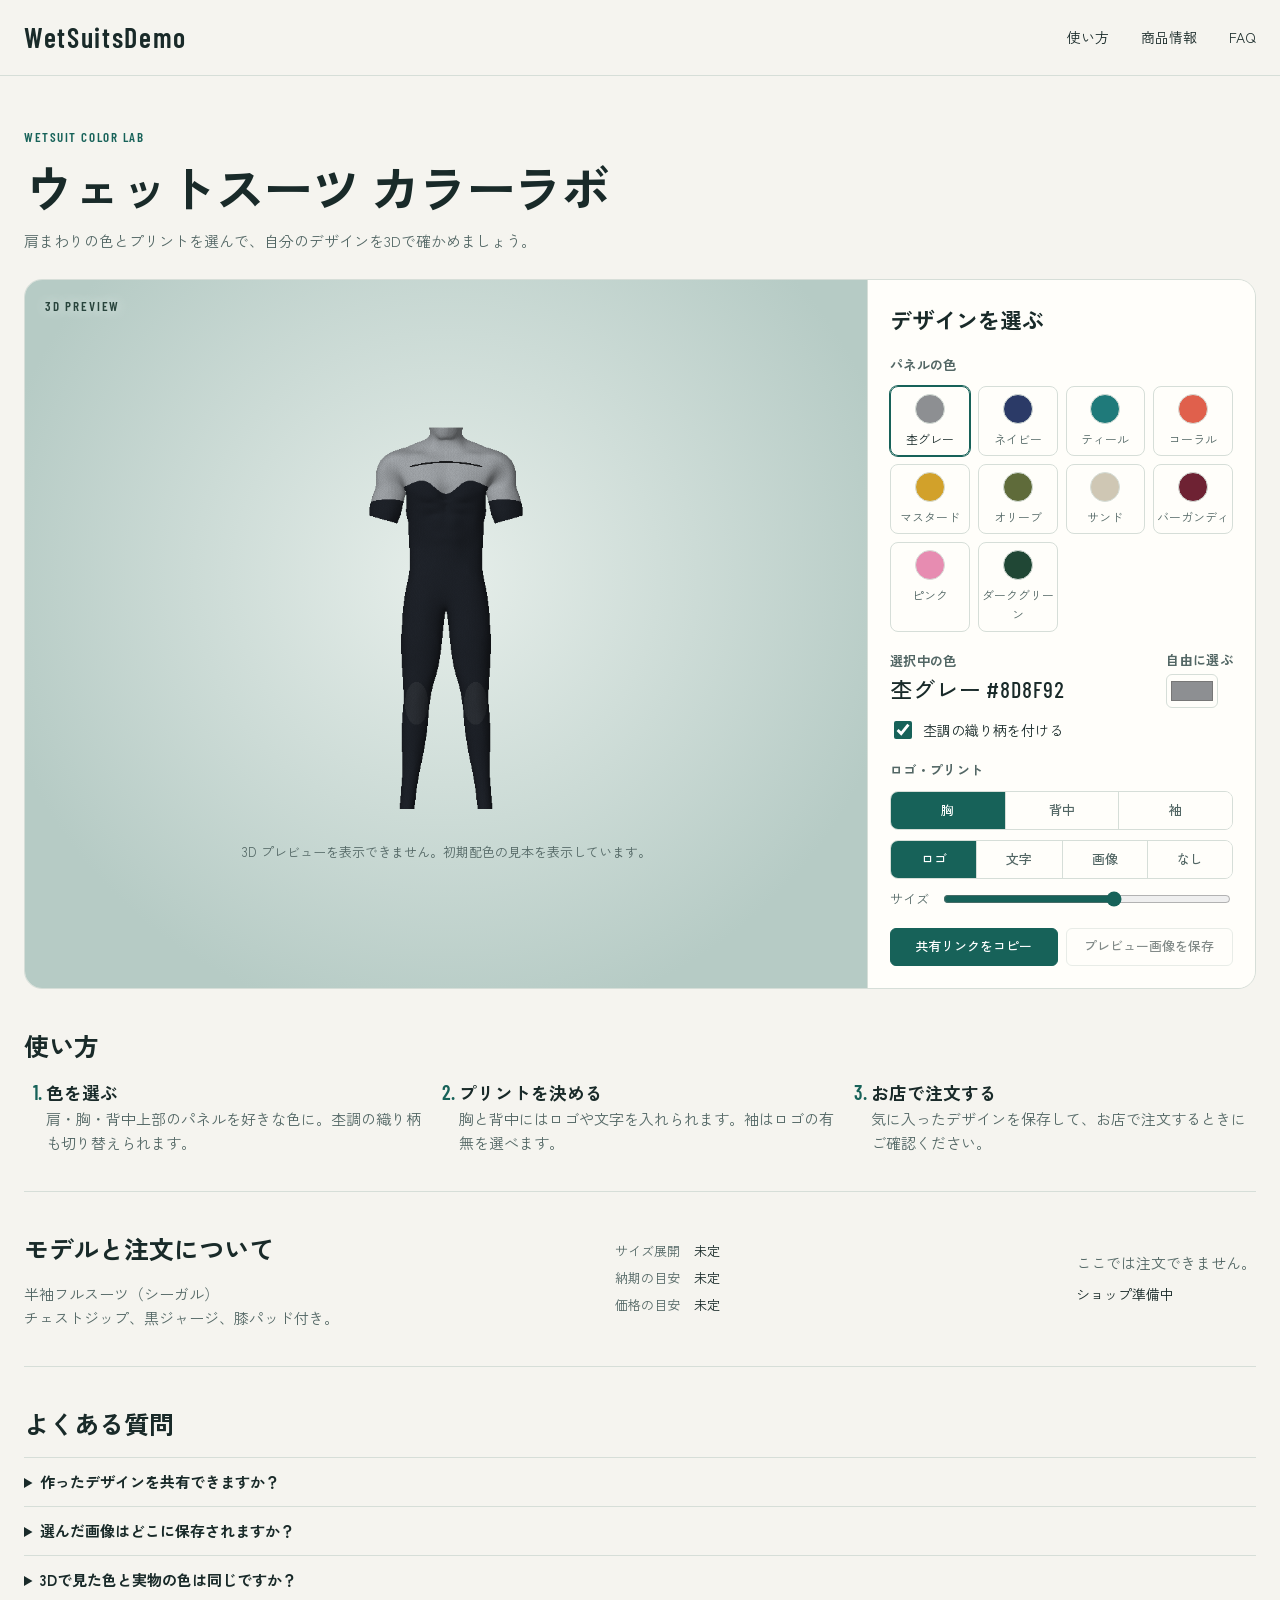
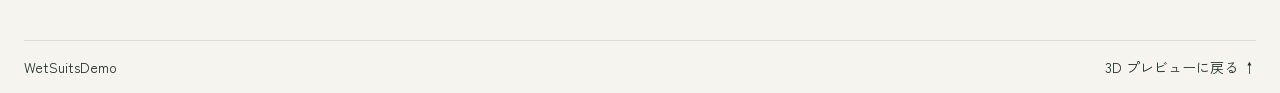
==== index.html @ a7111f29 "Publish WetSuitsDemo build" ====
<!doctype html>
<html lang="ja">
<head>
<meta charset="utf-8">
<meta name="viewport" content="width=device-width,initial-scale=1">
<title>ウェットスーツ カラーラボ</title><link rel="stylesheet" href="https://fonts.googleapis.com/css2?family=Barlow+Condensed:wght@500;600&family=Zen+Kaku+Gothic+New:wght@400;500;700&display=swap">  <script type="module" crossorigin src="./assets/index-DchNmS6B.js"></script>
  <link rel="stylesheet" crossorigin href="./assets/index-DmqQAJYo.css">
</head><body>
<header class="site-header">
  <a href="./" class="wordmark" aria-label="WetSuitsDemo ホーム">WetSuitsDemo</a>
  <nav aria-label="ページ内メニュー"><a href="#guide">使い方</a><a href="#details">商品情報</a><a href="#faq">FAQ</a></nav>
</header>
<main class="page">
  <div class="intro">
    <p class="eyebrow">WETSUIT COLOR LAB</p>
    <h1>ウェットスーツ カラーラボ</h1>
    <p>肩まわりの色とプリントを選んで、自分のデザインを3Dで確かめましょう。</p>
  </div>
  <section class="app" id="studio" aria-label="3D カスタマイズ">
  <div class="stage" id="stage">
    <span class="stage-label">3D PREVIEW</span>
    <canvas id="cv" tabindex="0" aria-label="ウェットスーツの3Dモデル。左右の矢印キーで回転、プラスとマイナスで拡大・縮小できます"></canvas>
    <div class="hint">ドラッグで回転・ホイールやピンチで位置を指定して拡大</div>
    <div class="views">
      <button class="btn" id="vFront" type="button">正面</button>
      <button class="btn" id="vBack" type="button">背面</button>
      <button class="btn" id="vSpin" type="button" aria-pressed="true">自動回転</button>
    </div>
    <div class="err" id="err" hidden><img id="fallbackImage" alt="杢グレーの半袖ウェットスーツの正面見本"><p>3D プレビューを表示できません。初期配色の見本を表示しています。</p></div>
  </div>

  <aside class="rail">
    <div class="head">

      <h2>デザインを選ぶ</h2>
    </div>

    <div class="group">
      <p class="label">パネルの色</p>
      <div class="swatches" id="swatches"  aria-label="パネルの色"></div>
    </div>

    <div class="group">
      <div class="row">
        <div>
          <p class="label">選択中の色</p>
          <div class="readout"><span id="cName">杢グレー</span> <span id="cHex">#8D8F92</span></div>
        </div>
        <label class="label" for="custom" style="display:flex;flex-direction:column;gap:4px">自由に選ぶ
          <input type="color" id="custom" value="#8d8f92">
        </label>
      </div>
      <label class="check" for="heather"><input type="checkbox" id="heather" checked> 杢調の織り柄を付ける</label>
    </div>

    <div class="group">
      <p class="label" id="printLbl">ロゴ・プリント</p>
      <div class="seg" id="slotSeg"  aria-label="プリントの位置">
        <button type="button" class="segbtn"  data-slot="chest" aria-pressed="true">胸</button>
        <button type="button" class="segbtn"  data-slot="back" aria-pressed="false">背中</button>
        <button type="button" class="segbtn"  data-slot="sleeve" aria-pressed="false">袖</button>
      </div>
      <div class="seg print-modes" id="modeSeg"  aria-label="プリントの種類">
        <button type="button" class="segbtn"  data-mode="logo" aria-pressed="true">ロゴ</button>
        <button type="button" class="segbtn"  data-mode="text" aria-pressed="false">文字</button>
        <button type="button" class="segbtn"  data-mode="upload" aria-pressed="false">画像</button>
        <button type="button" class="segbtn"  data-mode="none" aria-pressed="false">なし</button>
      </div>
      <input type="text" id="chestText" class="text" maxlength="16" value="" autocomplete="off" aria-label="プリントする文字" hidden>
      <div id="uploadRow" class="uprow" hidden>
        <label for="logoFile">プリント画像</label>
        <input type="file" id="logoFile" accept="image/png,image/jpeg">
        <span class="hint2" id="fileName">背景が透明なPNGがきれいに乗ります</span>
      </div>
      <label class="sizerow" for="printSize"><span>サイズ</span><input type="range" id="printSize" min="0.6" max="1.6" step="0.05" value="1"></label>
    </div>




  <div class="group actions">
      <button class="btn primary" type="button" id="share">共有リンクをコピー</button>
      <button class="btn" type="button" id="snapshot" disabled>プレビュー画像を保存</button>
      <input class="text" type="url" id="shareLink" readonly aria-label="共有リンク" hidden>
      <p id="actionStatus" role="status"></p>
    </div>
  </aside>
</section>


  <section class="info" id="guide">
    <h2>使い方</h2>
    <ol class="steps">
      <li><h3>色を選ぶ</h3><p>肩・胸・背中上部のパネルを好きな色に。杢調の織り柄も切り替えられます。</p></li>
      <li><h3>プリントを決める</h3><p>胸と背中にはロゴや文字を入れられます。袖はロゴの有無を選べます。</p></li>
      <li><h3>お店で注文する</h3><p>気に入ったデザインを保存して、お店で注文するときにご確認ください。</p></li>
    </ol>
  </section>
  <section class="info product" id="details">
    <div><h2>モデルと注文について</h2><p>半袖フルスーツ（シーガル）<br>チェストジップ、黒ジャージ、膝パッド付き。</p></div>
    <dl><dt>サイズ展開</dt><dd id="productSizes">未定</dd><dt>納期の目安</dt><dd id="productLeadTime">未定</dd><dt>価格の目安</dt><dd id="productPrice">未定</dd></dl>
    <div class="shop"><p>ここでは注文できません。</p><a class="btn primary" id="shopLink" hidden>ショップを見る</a><span id="shopStatus">ショップ準備中</span></div>
  </section>
  <section class="info" id="faq">
    <h2>よくある質問</h2>
    <details><summary>作ったデザインを共有できますか？</summary><p>「共有リンクをコピー」で、色とプリント設定を共有できます。選んだ画像を含めて見せたいときは「プレビュー画像を保存」を使ってください。</p></details>
    <details><summary>選んだ画像はどこに保存されますか？</summary><p>PNG と JPEG はブラウザ内で表示します。共有リンクを開き直したときは、画像をもう一度選んでください。</p></details>
    <details><summary>3Dで見た色と実物の色は同じですか？</summary><p>見え方は画面や照明によって変わります。プレビューは配色の組み合わせの確認にお使いください。</p></details>
  </section>
</main>
<footer class="site-footer">WetSuitsDemo <a href="#studio">3D プレビューに戻る ↑</a></footer>
</body></html>
---- assets/index-DmqQAJYo.css ----
body{margin:0}:root{--bg:#eef2f3;--panel:#f9fbfb;--fg:#172126;--muted:#5b6a72;--line:#d3dcdf;--accent:#0f6e80;--accent-fg:#ffffff;--stage-a:#f4f7f8;--stage-b:#c9d4d8;--font-body:"Zen Kaku Gothic New","Hiragino Kaku Gothic ProN","Yu Gothic",Meiryo,sans-serif;--font-label:"Barlow Condensed","Zen Kaku Gothic New","Arial Narrow",sans-serif}*{box-sizing:border-box}html,body{height:100%}body{background:var(--bg);color:var(--fg);font-family:var(--font-body);font-size:15px;line-height:1.6}.app{display:grid;grid-template-columns:minmax(0,1fr) 340px;height:100%;min-height:520px}.stage{position:relative;min-width:0;background:radial-gradient(ellipse at 50% 42%,var(--stage-a),var(--stage-b) 78%);overflow:hidden}.stage canvas{display:block;width:100%;height:100%;touch-action:none;cursor:grab}.stage canvas:active{cursor:grabbing}.hint{position:absolute;left:max(16px,env(safe-area-inset-left,0px));bottom:14px;font-size:12px;color:var(--muted);pointer-events:none}.views{position:absolute;right:max(16px,env(safe-area-inset-right,0px));bottom:12px;display:flex;gap:6px}.btn{font:inherit;font-size:13px;font-weight:500;color:var(--fg);background:var(--panel);border:1px solid var(--line);border-radius:6px;padding:6px 12px;cursor:pointer}.btn:hover{border-color:var(--accent)}.btn[aria-pressed=true]{background:var(--accent);color:var(--accent-fg);border-color:var(--accent)}:focus-visible{outline:2px solid var(--accent);outline-offset:2px}.rail{background:var(--panel);border-left:1px solid var(--line);padding-block:24px;padding-left:max(20px,env(safe-area-inset-left,0px));padding-right:max(20px,env(safe-area-inset-right,0px));display:flex;flex-direction:column;gap:22px;overflow-y:auto;min-width:0}h1{font-size:20px;font-weight:700;margin:0;line-height:1.3;text-wrap:balance}.eyebrow,.label{font-family:var(--font-label);font-weight:600;font-size:13px;letter-spacing:.12em;text-transform:uppercase;color:var(--muted);margin:0}.head{display:flex;flex-direction:column;gap:4px}.group{display:flex;flex-direction:column;gap:10px}.swatches{display:grid;grid-template-columns:repeat(4,1fr);gap:8px}.sw{appearance:none;border:1px solid var(--line);background:transparent;border-radius:8px;padding:6px 4px 5px;cursor:pointer;display:flex;flex-direction:column;align-items:center;gap:5px;font:inherit;font-size:11px;color:var(--muted);min-width:0}.sw i{display:block;width:34px;height:34px;border-radius:50%;border:1px solid var(--line)}.sw[aria-checked=true]{border-color:var(--accent);color:var(--fg);box-shadow:0 0 0 1px var(--accent)}.row{display:flex;align-items:center;justify-content:space-between;gap:12px;flex-wrap:wrap}.readout{font-family:var(--font-label);font-size:22px;font-weight:500;letter-spacing:.04em;font-variant-numeric:tabular-nums}.text{font:inherit;font-size:15px;color:var(--fg);background:var(--bg);border:1px solid var(--line);border-radius:6px;padding:8px 10px;width:100%}.seg{display:grid;grid-template-columns:repeat(3,1fr);border:1px solid var(--line);border-radius:8px;overflow:hidden}.print-modes{grid-template-columns:none;grid-auto-flow:column;grid-auto-columns:1fr}.segbtn[aria-selected=true]{background:var(--fg);color:var(--bg)}.segbtn{font:inherit;font-size:13px;font-weight:500;color:var(--muted);background:var(--panel);border:0;border-left:1px solid var(--line);padding:8px 4px;cursor:pointer;min-width:0}.segbtn:first-child{border-left:0}.segbtn[aria-checked=true]{background:var(--accent);color:var(--accent-fg)}.uprow{display:flex;align-items:center;gap:10px;flex-wrap:wrap}.uprow .btn{display:inline-block}.hint2{font-size:12px;color:var(--muted);min-width:0;overflow-wrap:anywhere}.vh{position:absolute;width:1px;height:1px;opacity:0;pointer-events:none}.sizerow{display:flex;align-items:center;gap:12px;font-size:13px;color:var(--muted)}.sizerow input{flex:1;accent-color:var(--accent)}input[type=color]{width:52px;height:34px;padding:2px;border:1px solid var(--line);border-radius:6px;background:var(--panel);cursor:pointer}.check{display:flex;align-items:center;gap:8px;font-size:14px;cursor:pointer}.check input{width:18px;height:18px;accent-color:var(--accent)}dl{margin:0;display:grid;grid-template-columns:auto 1fr;gap:6px 14px;font-size:13px}dt{color:var(--muted)}dd{margin:0}.note{font-size:12px;color:var(--muted);border-top:1px solid var(--line);padding-top:14px;margin:0}[hidden]{display:none!important}.err{position:absolute;inset:0;display:grid;place-items:center;padding:24px;text-align:center;color:var(--muted)}@media(max-width:760px){.app{grid-template-columns:1fr;height:auto}.stage{height:62vh;min-height:360px}.rail{border-left:0;border-top:1px solid var(--line);overflow:visible}}.sw[aria-pressed=true]{border-color:var(--accent);color:var(--fg);box-shadow:0 0 0 1px var(--accent)}.segbtn[aria-pressed=true]{background:var(--accent);color:var(--accent-fg)}:root{--bg: #f5f4ef;--panel: #fffefa;--fg: #192a29;--muted: #536765;--line: #d6ded8;--accent: #176259;--stage-a: #e6eeea;--stage-b: #b6cbc5}@media(prefers-color-scheme:dark){:root{--bg: #121b1a;--panel: #1b2826;--fg: #eaf1ec;--muted: #b2c6be;--line: #384b46;--accent: #8cdbcd;--accent-fg: #0c2822;--stage-a: #405650;--stage-b: #243531;color-scheme:dark}}html,body{height:auto}a{color:inherit}.site-header,.site-footer{display:flex;align-items:center;justify-content:space-between;gap:12px;padding:15px max(24px,calc((100% - 1240px)/2));border-bottom:1px solid var(--line)}.site-header nav{display:flex;gap:clamp(12px,2.5vw,32px)}.site-header a,.site-footer a{text-decoration:none}.site-header nav a:hover,.site-footer a:hover{text-decoration:underline}.wordmark{font-family:var(--font-label);font-size:28px;font-weight:600;letter-spacing:.06em}.site-header nav,.site-footer{font-size:14px}.page{max-width:1288px;padding:0 24px;margin:0 auto}.intro{padding:clamp(24px,4vw,52px) 0 26px}.intro h1{margin:6px 0 10px;font-size:clamp(28px,4vw,50px);letter-spacing:-.045em}.intro p{margin:0;color:var(--muted)}.intro .eyebrow,.stage-label{color:var(--accent)}.app{grid-template-columns:minmax(0,1fr) minmax(320px,388px);height:auto;min-height:0;border:1px solid var(--line);border-radius:18px;overflow:clip}.stage{min-height:620px}.stage-label{position:absolute;left:20px;top:18px;color:#28443c;font:600 13px var(--font-label);letter-spacing:.14em;pointer-events:none}.rail{padding:22px;gap:18px;overflow:visible}.rail h2{margin:0;font-size:22px}.rail .label{letter-spacing:.025em}.sw{padding:7px 2px}.sw{font-size:12px}.sw i{width:30px;height:30px}.views{bottom:36px;left:14px;right:auto;flex-wrap:wrap}.hint{bottom:12px;color:#28443c}.stage-label,.hint{text-shadow:0 0 12px var(--stage-a)}.stage canvas:focus-visible{outline-offset:-4px}@media(prefers-color-scheme:dark){.stage-label,.hint{color:#d5e9e0}}.btn{min-height:38px}.btn:disabled{opacity:.54;cursor:default}.primary{background:var(--accent);border-color:var(--accent);color:var(--accent-fg);text-decoration:none}.actions{display:grid;grid-template-columns:repeat(2,minmax(0,1fr));gap:8px}.actions>:not(button){grid-column:1 / -1}#actionStatus{font-size:12px;margin:0}#actionStatus:empty{display:none}.uprow input{max-width:100%}.err{display:flex;flex-direction:column;justify-content:center;align-items:center;gap:8px}.err img{max-height:min(430px,75%);width:auto;max-width:90%;object-fit:contain}.err p{margin:0;font-size:13px}.unavailable .views,.unavailable .hint{display:none}.info{padding:36px 0;border-bottom:1px solid var(--line)}.info h2{margin:0 0 14px;font-size:25px}.info h3,.info p{margin:0}.info p{color:var(--muted)}.steps{display:grid;grid-template-columns:repeat(3,1fr);gap:28px;margin:0;padding-left:22px}.steps li::marker{font:600 20px var(--font-label);color:var(--accent)}.product{display:grid;grid-template-columns:1.3fr 1fr auto;align-items:center;gap:24px}.shop{display:grid;gap:8px}.shop span,.shop a{font-size:14px}details{padding:12px 0;border-top:1px solid var(--line)}details summary{cursor:pointer;font-weight:700}details p{padding-top:8px}.site-footer{border-bottom:0}@media(max-width:760px){.site-header,.site-footer{padding-inline:16px}.page{padding-inline:12px}.intro{padding-inline:4px}.app{grid-template-columns:1fr}.stage{height:57svh;min-height:340px;max-height:560px}.rail{padding:16px}.steps,.product{grid-template-columns:1fr;gap:16px}.info{padding:28px 4px}}
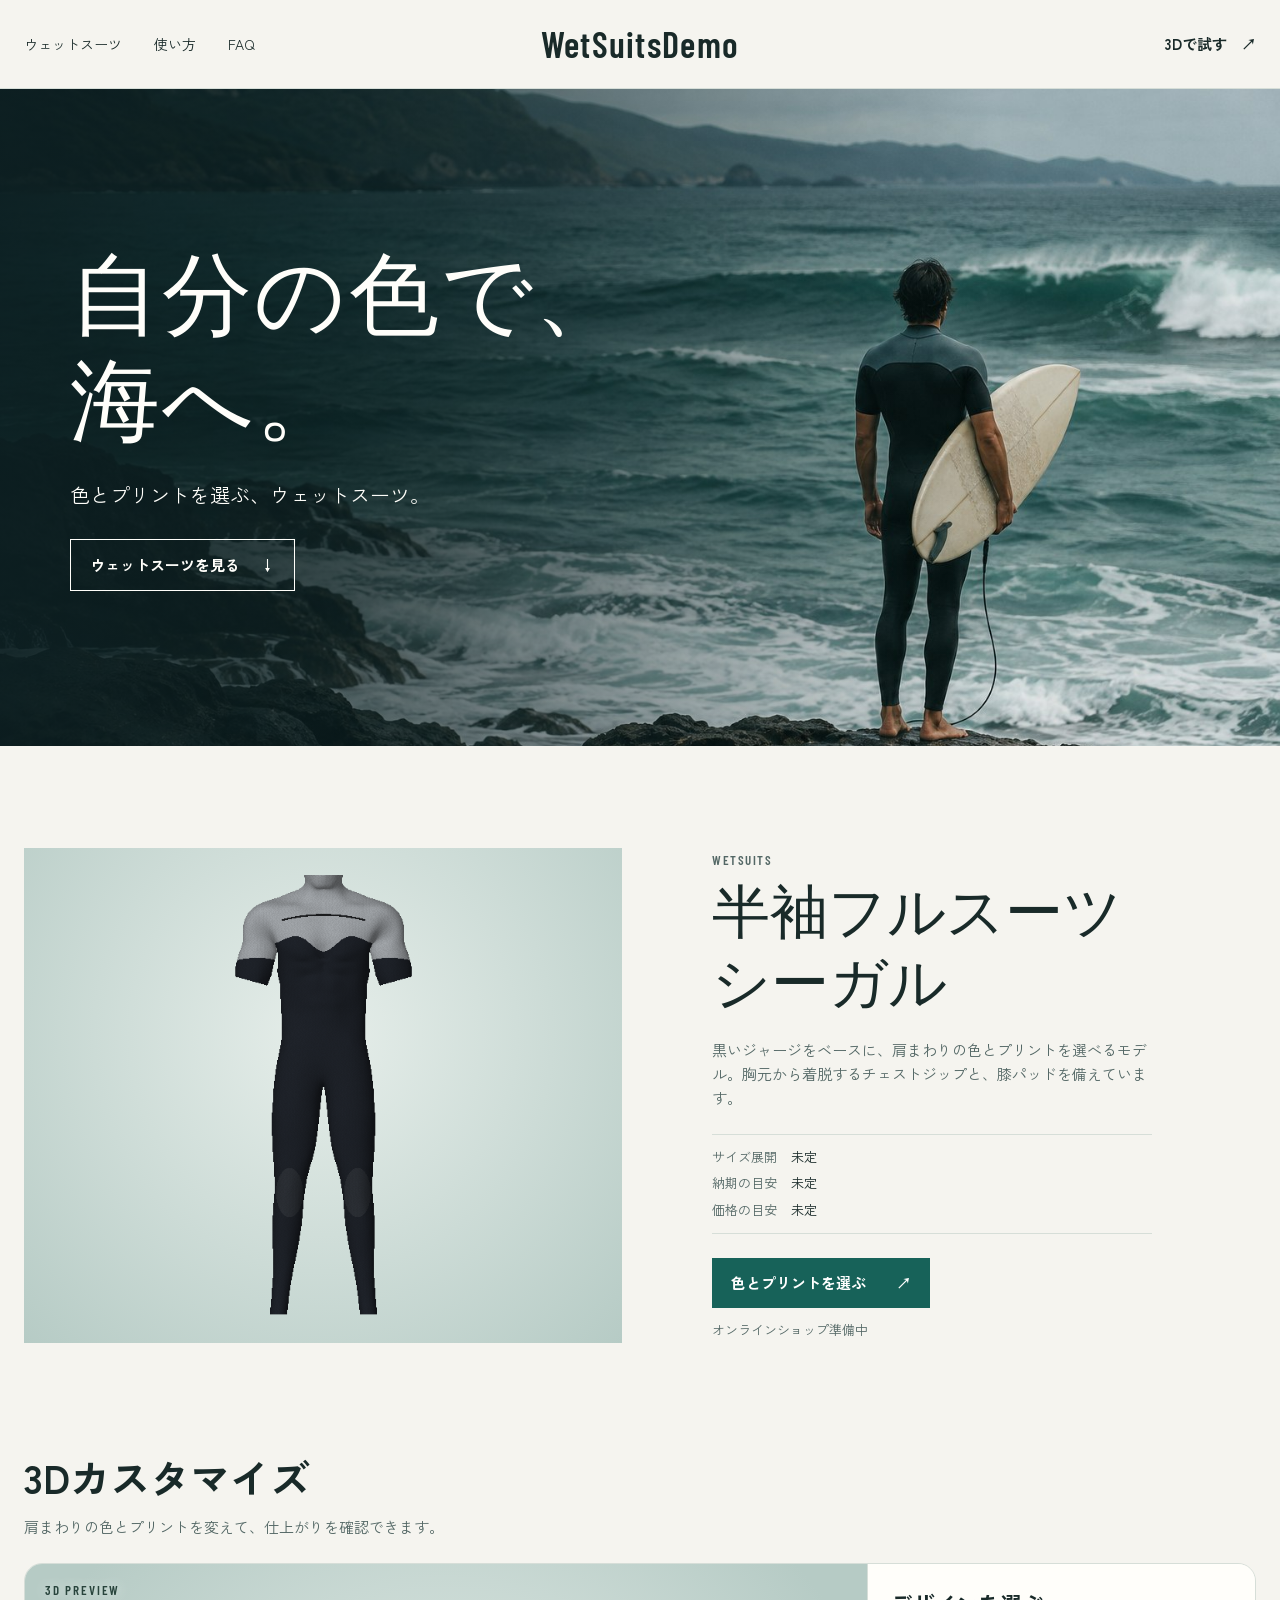
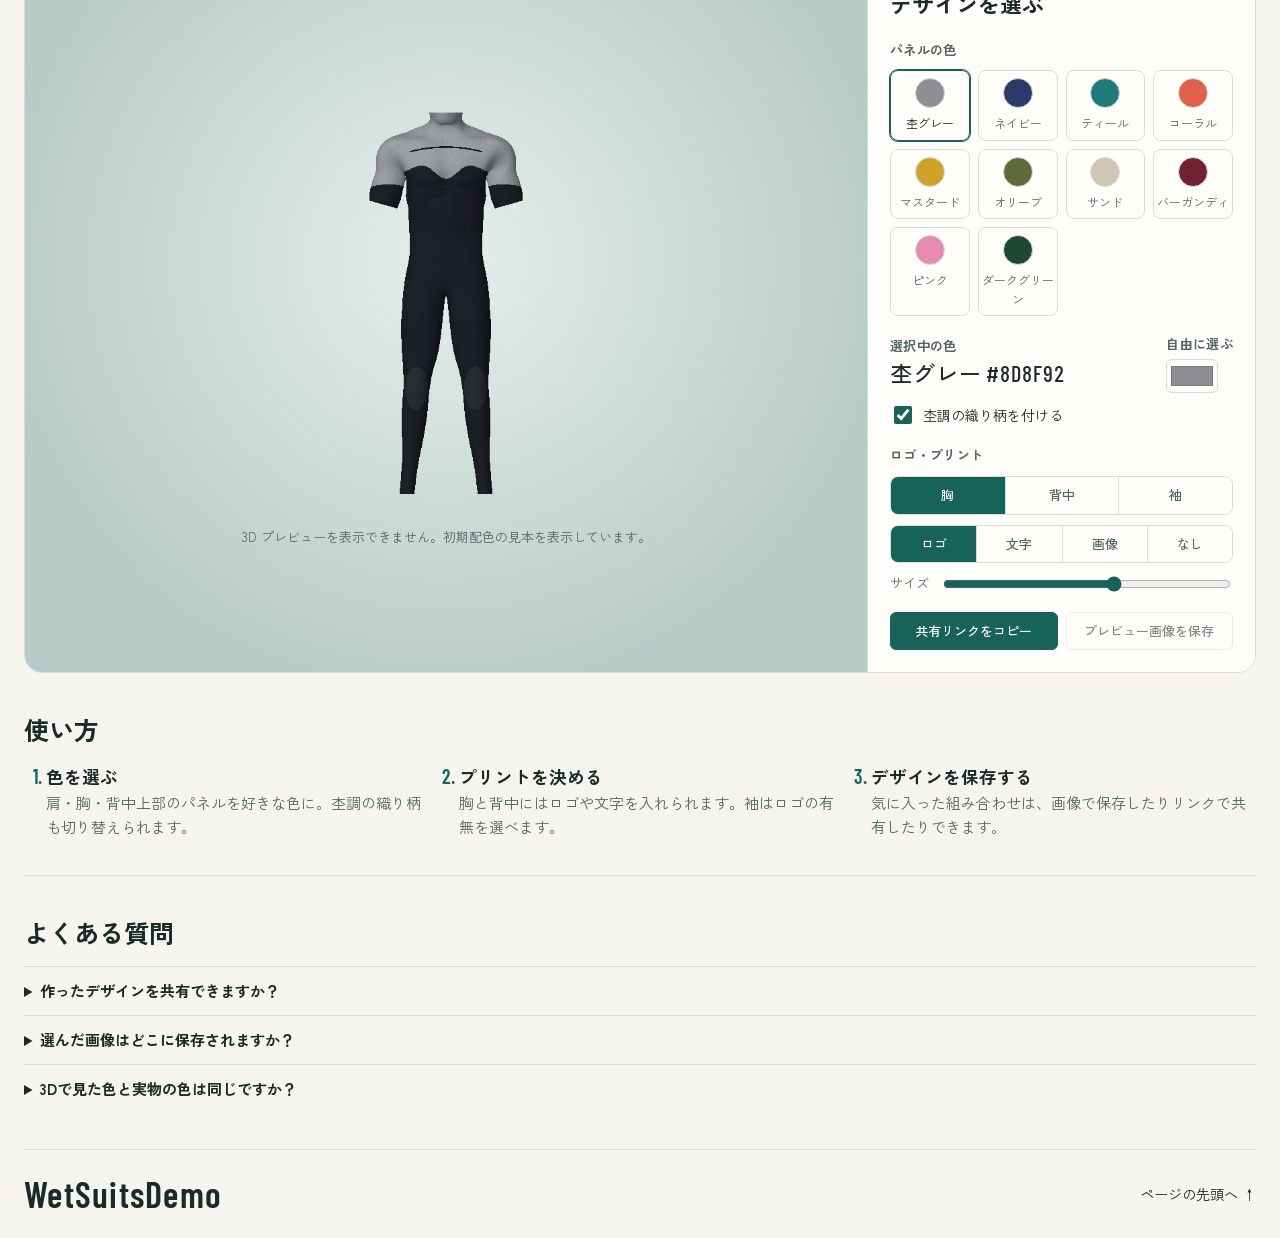
==== commit 01e2feb5: "Publish wetsuit shop homepage" ====
--- a/index.html
+++ b/index.html
@@ -3,18 +3,43 @@
 <head>
 <meta charset="utf-8">
 <meta name="viewport" content="width=device-width,initial-scale=1">
-<title>ウェットスーツ カラーラボ</title><link rel="stylesheet" href="https://fonts.googleapis.com/css2?family=Barlow+Condensed:wght@500;600&family=Zen+Kaku+Gothic+New:wght@400;500;700&display=swap">  <script type="module" crossorigin src="./assets/index-DchNmS6B.js"></script>
-  <link rel="stylesheet" crossorigin href="./assets/index-DmqQAJYo.css">
-</head><body>
+<title>WetSuitsDemo | ウェットスーツ</title>
+<meta name="description" content="ウェットスーツの色とプリントを選び、3Dで仕上がりを確かめられます。">
+<link rel="stylesheet" href="https://fonts.googleapis.com/css2?family=Barlow+Condensed:wght@500;600&family=Zen+Kaku+Gothic+New:wght@400;500;700&display=swap">
+  <script type="module" crossorigin src="./assets/index-Cq0FEzcW.js"></script>
+  <link rel="stylesheet" crossorigin href="./assets/index-GKqwPXx4.css">
+</head><body id="top">
 <header class="site-header">
+  <nav aria-label="ページ内メニュー"><a href="#details">ウェットスーツ</a><a href="#guide">使い方</a><a href="#faq">FAQ</a></nav>
   <a href="./" class="wordmark" aria-label="WetSuitsDemo ホーム">WetSuitsDemo</a>
-  <nav aria-label="ページ内メニュー"><a href="#guide">使い方</a><a href="#details">商品情報</a><a href="#faq">FAQ</a></nav>
+  <a class="header-cta" href="#studio">3Dで試す <span aria-hidden="true">↗</span></a>
 </header>
-<main class="page">
-  <div class="intro">
-    <p class="eyebrow">WETSUIT COLOR LAB</p>
-    <h1>ウェットスーツ カラーラボ</h1>
-    <p>肩まわりの色とプリントを選んで、自分のデザインを3Dで確かめましょう。</p>
+<main>
+  <section class="hero" aria-labelledby="hero-title">
+    <img class="hero-image" src="./images/coastal-wetsuit.jpg" alt="ウェットスーツを着て、波の打ち寄せる海を眺めるサーファー" fetchpriority="high">
+    <div class="hero-content">
+      <h1 id="hero-title">自分の色で、<br>海へ。</h1>
+      <p>色とプリントを選ぶ、ウェットスーツ。</p>
+      <a class="hero-cta" href="#details">ウェットスーツを見る <span aria-hidden="true">↓</span></a>
+    </div>
+  </section>
+  <div class="page">
+  <section class="product" id="details" aria-labelledby="product-title">
+    <div class="product-photo">
+      <img src="./models/suit-front.png" alt="半袖フルスーツの正面。杢グレーの肩パネルと黒いボディ" width="420" height="640" loading="lazy">
+    </div>
+    <div class="product-copy">
+      <p class="eyebrow">WETSUITS</p>
+      <h2 id="product-title">半袖フルスーツ<br>シーガル</h2>
+      <p>黒いジャージをベースに、肩まわりの色とプリントを選べるモデル。胸元から着脱するチェストジップと、膝パッドを備えています。</p>
+      <dl><dt>サイズ展開</dt><dd id="productSizes">未定</dd><dt>納期の目安</dt><dd id="productLeadTime">未定</dd><dt>価格の目安</dt><dd id="productPrice">未定</dd></dl>
+      <a class="product-cta" href="#studio">色とプリントを選ぶ <span aria-hidden="true">↗</span></a>
+      <div class="shop"><a id="shopLink" hidden>ショップを見る</a><span id="shopStatus">オンラインショップ準備中</span></div>
+    </div>
+  </section>
+  <div class="studio-heading">
+    <h2>3Dカスタマイズ</h2>
+    <p>肩まわりの色とプリントを変えて、仕上がりを確認できます。</p>
   </div>
   <section class="app" id="studio" aria-label="3D カスタマイズ">
   <div class="stage" id="stage">
@@ -93,13 +118,8 @@
     <ol class="steps">
       <li><h3>色を選ぶ</h3><p>肩・胸・背中上部のパネルを好きな色に。杢調の織り柄も切り替えられます。</p></li>
       <li><h3>プリントを決める</h3><p>胸と背中にはロゴや文字を入れられます。袖はロゴの有無を選べます。</p></li>
-      <li><h3>お店で注文する</h3><p>気に入ったデザインを保存して、お店で注文するときにご確認ください。</p></li>
+      <li><h3>デザインを保存する</h3><p>気に入った組み合わせは、画像で保存したりリンクで共有したりできます。</p></li>
     </ol>
-  </section>
-  <section class="info product" id="details">
-    <div><h2>モデルと注文について</h2><p>半袖フルスーツ（シーガル）<br>チェストジップ、黒ジャージ、膝パッド付き。</p></div>
-    <dl><dt>サイズ展開</dt><dd id="productSizes">未定</dd><dt>納期の目安</dt><dd id="productLeadTime">未定</dd><dt>価格の目安</dt><dd id="productPrice">未定</dd></dl>
-    <div class="shop"><p>ここでは注文できません。</p><a class="btn primary" id="shopLink" hidden>ショップを見る</a><span id="shopStatus">ショップ準備中</span></div>
   </section>
   <section class="info" id="faq">
     <h2>よくある質問</h2>
@@ -107,6 +127,7 @@
     <details><summary>選んだ画像はどこに保存されますか？</summary><p>PNG と JPEG はブラウザ内で表示します。共有リンクを開き直したときは、画像をもう一度選んでください。</p></details>
     <details><summary>3Dで見た色と実物の色は同じですか？</summary><p>見え方は画面や照明によって変わります。プレビューは配色の組み合わせの確認にお使いください。</p></details>
   </section>
+  </div>
 </main>
-<footer class="site-footer">WetSuitsDemo <a href="#studio">3D プレビューに戻る ↑</a></footer>
+<footer class="site-footer"><span class="wordmark">WetSuitsDemo</span><a href="#top">ページの先頭へ ↑</a></footer>
 </body></html>
--- a/assets/index-GKqwPXx4.css
+++ b/assets/index-GKqwPXx4.css
@@ -0,0 +1 @@
+body{margin:0}:root{--bg:#eef2f3;--panel:#f9fbfb;--fg:#172126;--muted:#5b6a72;--line:#d3dcdf;--accent:#0f6e80;--accent-fg:#ffffff;--stage-a:#f4f7f8;--stage-b:#c9d4d8;--font-body:"Zen Kaku Gothic New","Hiragino Kaku Gothic ProN","Yu Gothic",Meiryo,sans-serif;--font-label:"Barlow Condensed","Zen Kaku Gothic New","Arial Narrow",sans-serif}*{box-sizing:border-box}html,body{height:100%}body{background:var(--bg);color:var(--fg);font-family:var(--font-body);font-size:15px;line-height:1.6}.app{display:grid;grid-template-columns:minmax(0,1fr) 340px;height:100%;min-height:520px}.stage{position:relative;min-width:0;background:radial-gradient(ellipse at 50% 42%,var(--stage-a),var(--stage-b) 78%);overflow:hidden}.stage canvas{display:block;width:100%;height:100%;touch-action:none;cursor:grab}.stage canvas:active{cursor:grabbing}.hint{position:absolute;left:max(16px,env(safe-area-inset-left,0px));bottom:14px;font-size:12px;color:var(--muted);pointer-events:none}.views{position:absolute;right:max(16px,env(safe-area-inset-right,0px));bottom:12px;display:flex;gap:6px}.btn{font:inherit;font-size:13px;font-weight:500;color:var(--fg);background:var(--panel);border:1px solid var(--line);border-radius:6px;padding:6px 12px;cursor:pointer}.btn:hover{border-color:var(--accent)}.btn[aria-pressed=true]{background:var(--accent);color:var(--accent-fg);border-color:var(--accent)}:focus-visible{outline:2px solid var(--accent);outline-offset:2px}.rail{background:var(--panel);border-left:1px solid var(--line);padding-block:24px;padding-left:max(20px,env(safe-area-inset-left,0px));padding-right:max(20px,env(safe-area-inset-right,0px));display:flex;flex-direction:column;gap:22px;overflow-y:auto;min-width:0}h1{font-size:20px;font-weight:700;margin:0;line-height:1.3;text-wrap:balance}.eyebrow,.label{font-family:var(--font-label);font-weight:600;font-size:13px;letter-spacing:.12em;text-transform:uppercase;color:var(--muted);margin:0}.head{display:flex;flex-direction:column;gap:4px}.group{display:flex;flex-direction:column;gap:10px}.swatches{display:grid;grid-template-columns:repeat(4,1fr);gap:8px}.sw{appearance:none;border:1px solid var(--line);background:transparent;border-radius:8px;padding:6px 4px 5px;cursor:pointer;display:flex;flex-direction:column;align-items:center;gap:5px;font:inherit;font-size:11px;color:var(--muted);min-width:0}.sw i{display:block;width:34px;height:34px;border-radius:50%;border:1px solid var(--line)}.sw[aria-checked=true]{border-color:var(--accent);color:var(--fg);box-shadow:0 0 0 1px var(--accent)}.row{display:flex;align-items:center;justify-content:space-between;gap:12px;flex-wrap:wrap}.readout{font-family:var(--font-label);font-size:22px;font-weight:500;letter-spacing:.04em;font-variant-numeric:tabular-nums}.text{font:inherit;font-size:15px;color:var(--fg);background:var(--bg);border:1px solid var(--line);border-radius:6px;padding:8px 10px;width:100%}.seg{display:grid;grid-template-columns:repeat(3,1fr);border:1px solid var(--line);border-radius:8px;overflow:hidden}.print-modes{grid-template-columns:none;grid-auto-flow:column;grid-auto-columns:1fr}.segbtn[aria-selected=true]{background:var(--fg);color:var(--bg)}.segbtn{font:inherit;font-size:13px;font-weight:500;color:var(--muted);background:var(--panel);border:0;border-left:1px solid var(--line);padding:8px 4px;cursor:pointer;min-width:0}.segbtn:first-child{border-left:0}.segbtn[aria-checked=true]{background:var(--accent);color:var(--accent-fg)}.uprow{display:flex;align-items:center;gap:10px;flex-wrap:wrap}.uprow .btn{display:inline-block}.hint2{font-size:12px;color:var(--muted);min-width:0;overflow-wrap:anywhere}.vh{position:absolute;width:1px;height:1px;opacity:0;pointer-events:none}.sizerow{display:flex;align-items:center;gap:12px;font-size:13px;color:var(--muted)}.sizerow input{flex:1;accent-color:var(--accent)}input[type=color]{width:52px;height:34px;padding:2px;border:1px solid var(--line);border-radius:6px;background:var(--panel);cursor:pointer}.check{display:flex;align-items:center;gap:8px;font-size:14px;cursor:pointer}.check input{width:18px;height:18px;accent-color:var(--accent)}dl{margin:0;display:grid;grid-template-columns:auto 1fr;gap:6px 14px;font-size:13px}dt{color:var(--muted)}dd{margin:0}.note{font-size:12px;color:var(--muted);border-top:1px solid var(--line);padding-top:14px;margin:0}[hidden]{display:none!important}.err{position:absolute;inset:0;display:grid;place-items:center;padding:24px;text-align:center;color:var(--muted)}@media(max-width:760px){.app{grid-template-columns:1fr;height:auto}.stage{height:62vh;min-height:360px}.rail{border-left:0;border-top:1px solid var(--line);overflow:visible}}.sw[aria-pressed=true]{border-color:var(--accent);color:var(--fg);box-shadow:0 0 0 1px var(--accent)}.segbtn[aria-pressed=true]{background:var(--accent);color:var(--accent-fg)}:root{--bg: #f5f4ef;--panel: #fffefa;--fg: #192a29;--muted: #536765;--line: #d6ded8;--accent: #176259;--stage-a: #e6eeea;--stage-b: #b6cbc5}@media(prefers-color-scheme:dark){:root{--bg: #121b1a;--panel: #1b2826;--fg: #eaf1ec;--muted: #b2c6be;--line: #384b46;--accent: #8cdbcd;--accent-fg: #0c2822;--stage-a: #405650;--stage-b: #243531;color-scheme:dark}}html,body{height:auto}a{color:inherit}.site-header,.site-footer{display:flex;align-items:center;justify-content:space-between;gap:12px;padding:15px max(24px,calc((100% - 1240px)/2));border-bottom:1px solid var(--line)}.site-header nav{display:flex;gap:clamp(12px,2.5vw,32px)}.site-header{display:grid;grid-template-columns:1fr auto 1fr;min-height:78px}.header-cta{justify-self:end;padding:8px 0 8px 14px;font-weight:700}.header-cta span,.product-cta span{margin-left:.65em}.site-header a,.site-footer a{text-decoration:none}.site-header nav a:hover,.site-footer a:hover{text-decoration:underline}.wordmark{font-family:var(--font-label);font-size:clamp(25px,3vw,36px);font-weight:600;letter-spacing:.035em}.site-header nav,.site-footer{font-size:14px}.page{max-width:1288px;padding:0 24px;margin:0 auto}.hero{position:relative;isolation:isolate;display:grid;align-items:center;min-height:clamp(480px,73svh,820px);background:#183336;color:#fffefa}.hero-image,.hero:after{position:absolute;inset:0;width:100%;height:100%}.hero-image{z-index:-2;object-fit:cover;object-position:62% 55%}.hero:after{z-index:-1;content:"";background:linear-gradient(90deg,#0d2023db 0%,#0d202373 42%,transparent 78%)}.hero-content{padding:64px max(28px,calc((100% - 1140px)/2))}.hero h1{font-family:Yu Mincho,Hiragino Mincho ProN,serif;font-size:clamp(44px,7vw,96px);font-weight:500;letter-spacing:.025em;line-height:1.18}.hero p{margin:24px 0 28px;font-size:clamp(15px,2vw,20px)}.hero-cta,.product-cta{display:inline-flex;align-items:center;justify-content:space-between;gap:20px;padding:13px 19px;font-weight:700;text-decoration:none}.hero-cta{color:#fffefa;border:1px solid #fffefa}.hero-cta:hover{color:#192a29;background:#fffefa}.hero-cta:focus-visible{outline-color:#fffefa}.studio-heading{margin-bottom:24px}.studio-heading h2{margin:0 0 6px;font-size:clamp(26px,4vw,40px)}.studio-heading p{margin:0;color:var(--muted)}.app{grid-template-columns:minmax(0,1fr) minmax(320px,388px);height:auto;min-height:0;border:1px solid var(--line);border-radius:18px;overflow:clip}.stage{min-height:620px}.stage-label{position:absolute;left:20px;top:18px;color:#28443c;font:600 13px var(--font-label);letter-spacing:.14em;pointer-events:none}.rail{padding:22px;gap:18px;overflow:visible}.rail h2{margin:0;font-size:22px}.rail .label{letter-spacing:.025em}.sw{padding:7px 2px}.sw{font-size:12px}.sw i{width:30px;height:30px}.views{bottom:36px;left:14px;right:auto;flex-wrap:wrap}.hint{bottom:12px;color:#28443c}.stage-label,.hint{text-shadow:0 0 12px var(--stage-a)}.stage canvas:focus-visible{outline-offset:-4px}@media(prefers-color-scheme:dark){.stage-label,.hint{color:#d5e9e0}}.btn{min-height:38px}.btn:disabled{opacity:.54;cursor:default}.primary{background:var(--accent);border-color:var(--accent);color:var(--accent-fg);text-decoration:none}.actions{display:grid;grid-template-columns:repeat(2,minmax(0,1fr));gap:8px}.actions>:not(button){grid-column:1 / -1}#actionStatus{font-size:12px;margin:0}#actionStatus:empty{display:none}.uprow input{max-width:100%}.err{display:flex;flex-direction:column;justify-content:center;align-items:center;gap:8px}.err img{max-height:min(430px,75%);width:auto;max-width:90%;object-fit:contain}.err p{margin:0;font-size:13px}.unavailable .views,.unavailable .hint{display:none}.info{padding:36px 0;border-bottom:1px solid var(--line)}.info h2{margin:0 0 14px;font-size:25px}.info h3,.info p{margin:0}.info p{color:var(--muted)}.steps{display:grid;grid-template-columns:repeat(3,1fr);gap:28px;margin:0;padding-left:22px}.steps li::marker{font:600 20px var(--font-label);color:var(--accent)}.product{display:grid;grid-template-columns:1.1fr 1fr;align-items:center;gap:clamp(28px,7vw,96px);margin:clamp(46px,8vw,110px) 0}.product-photo{display:grid;place-items:center;min-height:480px;background:radial-gradient(ellipse at 50% 38%,var(--stage-a),var(--stage-b))}.product-photo img{width:auto;height:clamp(350px,40vw,495px);max-width:100%;object-fit:contain}.product-copy{max-width:440px}.product-copy h2{margin:6px 0 18px;font-family:Yu Mincho,Hiragino Mincho ProN,serif;font-size:clamp(30px,4.5vw,58px);font-weight:500;line-height:1.24}.product-copy>p:not(.eyebrow){margin:0 0 24px;color:var(--muted)}.product-copy dl{margin-bottom:24px;padding:12px 0;border-block:1px solid var(--line)}.product-cta{color:var(--accent-fg);background:var(--accent)}.product-cta:hover{filter:brightness(.9)}.shop{margin-top:12px;color:var(--muted);font-size:13px}details{padding:12px 0;border-top:1px solid var(--line)}details summary{cursor:pointer;font-weight:700}details p{padding-top:8px}.site-footer{border-bottom:0}@media(max-width:760px){.site-header,.site-footer{padding-inline:16px}.page{padding-inline:12px}.site-header{grid-template-columns:1fr auto;gap:6px 12px}.site-header nav{grid-column:1 / -1;grid-row:2;gap:20px}.hero{align-items:end;min-height:72svh}.hero-image{object-position:63% 48%}.hero:after{background:linear-gradient(0deg,#0d2023ef 0%,#0d202354 55%,transparent 88%)}.hero-content{padding:44px 24px}.product-photo{min-height:0}.product-copy{padding-inline:6px}.app{grid-template-columns:1fr}.stage{height:57svh;min-height:340px;max-height:560px}.rail{padding:16px}.steps,.product{grid-template-columns:1fr;gap:16px}.info{padding:28px 4px}}
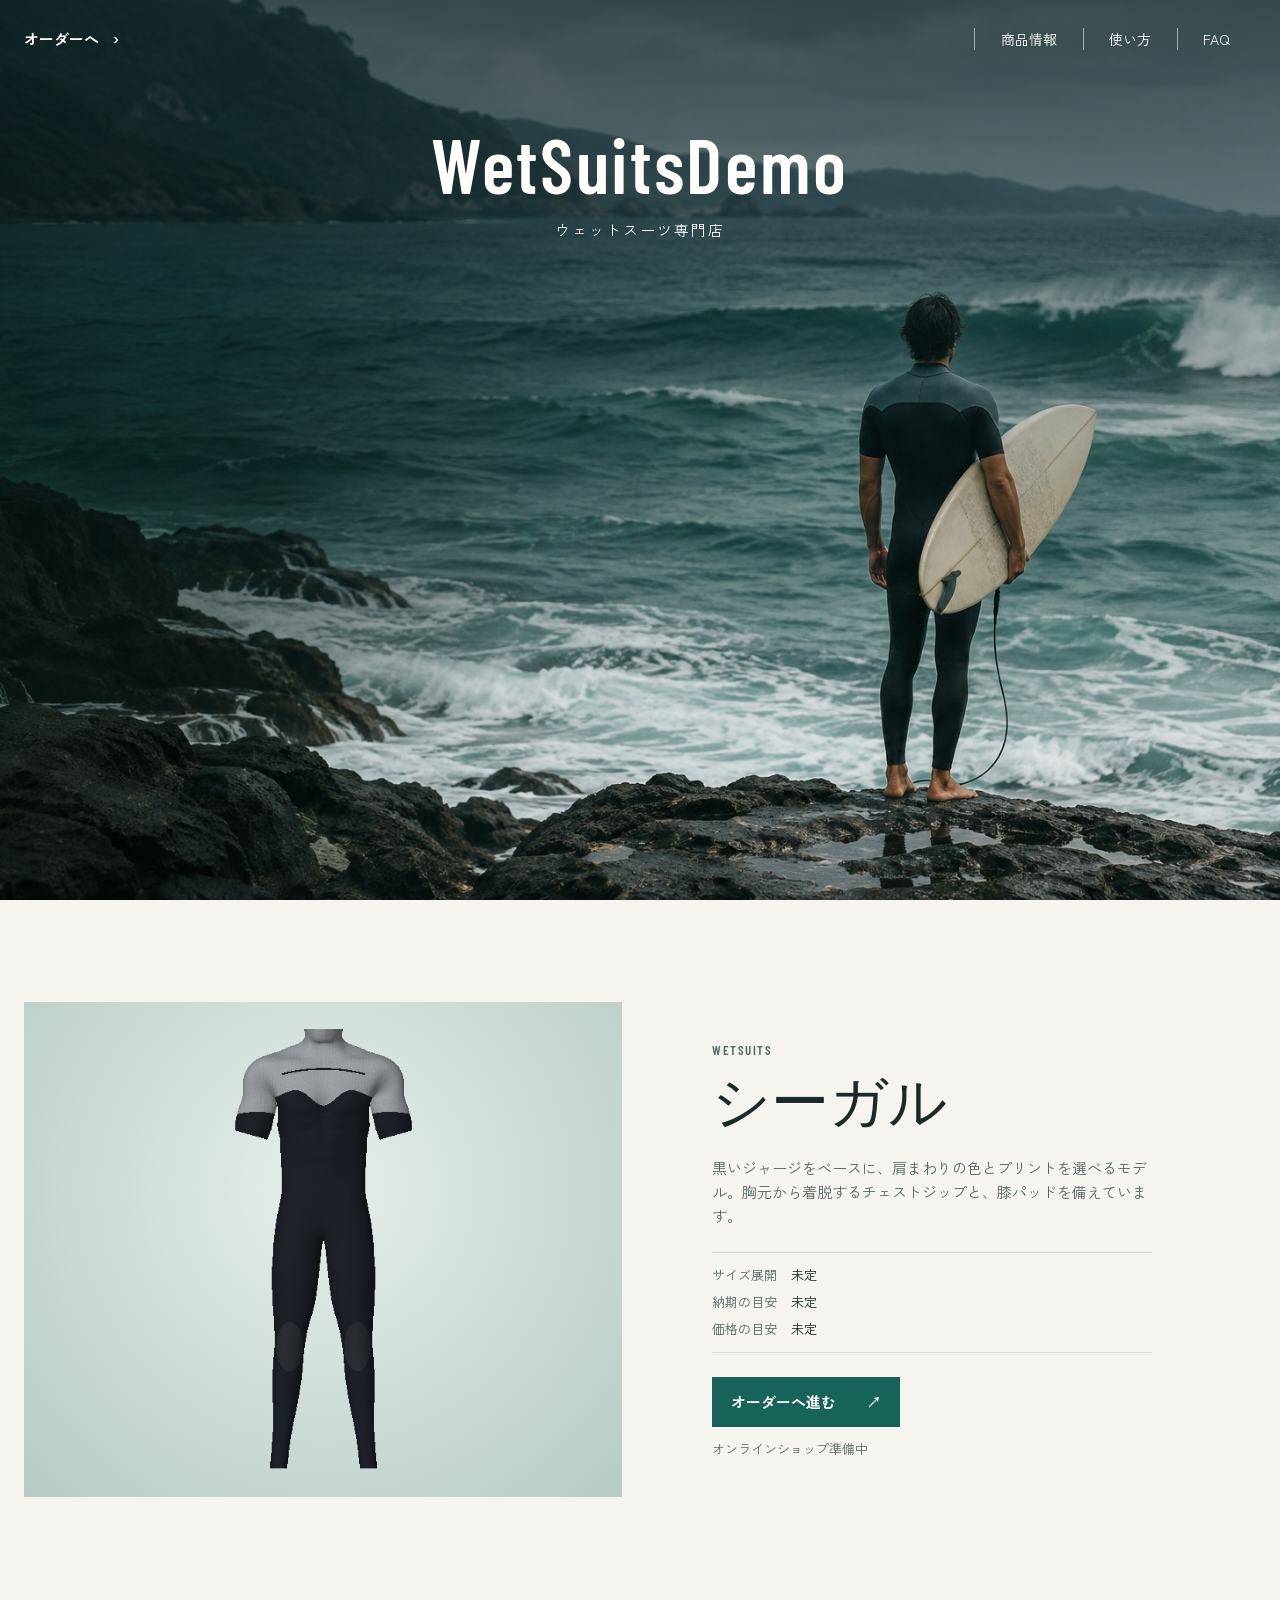
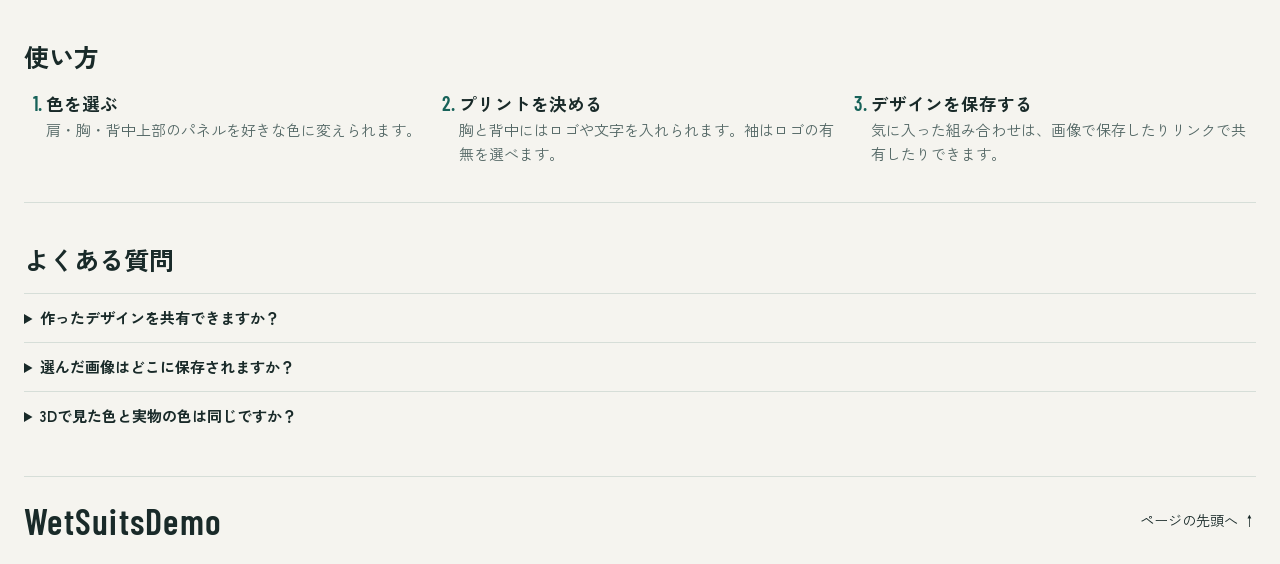
==== commit 9f7db019: "Publish separate order page and updated 3D controls" ====
--- a/index.html
+++ b/index.html
@@ -6,117 +6,43 @@
 <title>WetSuitsDemo | ウェットスーツ</title>
 <meta name="description" content="ウェットスーツの色とプリントを選び、3Dで仕上がりを確かめられます。">
 <link rel="stylesheet" href="https://fonts.googleapis.com/css2?family=Barlow+Condensed:wght@500;600&family=Zen+Kaku+Gothic+New:wght@400;500;700&display=swap">
-  <script type="module" crossorigin src="./assets/index-Cq0FEzcW.js"></script>
-  <link rel="stylesheet" crossorigin href="./assets/index-GKqwPXx4.css">
+  <script type="module" crossorigin src="./assets/home-BnoGihmO.js"></script>
+  <link rel="modulepreload" crossorigin href="./assets/options-Dfz2t5EH.js">
+  <link rel="stylesheet" crossorigin href="./assets/options-BQbI5bsg.css">
 </head><body id="top">
-<header class="site-header">
-  <nav aria-label="ページ内メニュー"><a href="#details">ウェットスーツ</a><a href="#guide">使い方</a><a href="#faq">FAQ</a></nav>
-  <a href="./" class="wordmark" aria-label="WetSuitsDemo ホーム">WetSuitsDemo</a>
-  <a class="header-cta" href="#studio">3Dで試す <span aria-hidden="true">↗</span></a>
+<header class="site-header home-header">
+  <a class="header-cta" href="./order.html">オーダーへ <span aria-hidden="true">›</span></a>
+  <nav aria-label="ページ内メニュー"><a href="#details">商品情報</a><a href="#guide">使い方</a><a href="#faq">FAQ</a></nav>
 </header>
 <main>
   <section class="hero" aria-labelledby="hero-title">
     <img class="hero-image" src="./images/coastal-wetsuit.jpg" alt="ウェットスーツを着て、波の打ち寄せる海を眺めるサーファー" fetchpriority="high">
     <div class="hero-content">
-      <h1 id="hero-title">自分の色で、<br>海へ。</h1>
-      <p>色とプリントを選ぶ、ウェットスーツ。</p>
-      <a class="hero-cta" href="#details">ウェットスーツを見る <span aria-hidden="true">↓</span></a>
+      <h1 id="hero-title" class="wordmark">WetSuitsDemo</h1>
+      <p>ウェットスーツ専門店</p>
     </div>
   </section>
   <div class="page">
   <section class="product" id="details" aria-labelledby="product-title">
     <div class="product-photo">
-      <img src="./models/suit-front.png" alt="半袖フルスーツの正面。杢グレーの肩パネルと黒いボディ" width="420" height="640" loading="lazy">
+      <img src="./models/suit-front.png" alt="シーガルの正面。グレーの肩パネルと黒いボディ" width="420" height="640" loading="lazy">
     </div>
     <div class="product-copy">
       <p class="eyebrow">WETSUITS</p>
-      <h2 id="product-title">半袖フルスーツ<br>シーガル</h2>
+      <h2 id="product-title">シーガル</h2>
       <p>黒いジャージをベースに、肩まわりの色とプリントを選べるモデル。胸元から着脱するチェストジップと、膝パッドを備えています。</p>
       <dl><dt>サイズ展開</dt><dd id="productSizes">未定</dd><dt>納期の目安</dt><dd id="productLeadTime">未定</dd><dt>価格の目安</dt><dd id="productPrice">未定</dd></dl>
-      <a class="product-cta" href="#studio">色とプリントを選ぶ <span aria-hidden="true">↗</span></a>
+      <a class="product-cta" href="./order.html">オーダーへ進む <span aria-hidden="true">↗</span></a>
       <div class="shop"><a id="shopLink" hidden>ショップを見る</a><span id="shopStatus">オンラインショップ準備中</span></div>
     </div>
   </section>
-  <div class="studio-heading">
-    <h2>3Dカスタマイズ</h2>
-    <p>肩まわりの色とプリントを変えて、仕上がりを確認できます。</p>
-  </div>
-  <section class="app" id="studio" aria-label="3D カスタマイズ">
-  <div class="stage" id="stage">
-    <span class="stage-label">3D PREVIEW</span>
-    <canvas id="cv" tabindex="0" aria-label="ウェットスーツの3Dモデル。左右の矢印キーで回転、プラスとマイナスで拡大・縮小できます"></canvas>
-    <div class="hint">ドラッグで回転・ホイールやピンチで位置を指定して拡大</div>
-    <div class="views">
-      <button class="btn" id="vFront" type="button">正面</button>
-      <button class="btn" id="vBack" type="button">背面</button>
-      <button class="btn" id="vSpin" type="button" aria-pressed="true">自動回転</button>
-    </div>
-    <div class="err" id="err" hidden><img id="fallbackImage" alt="杢グレーの半袖ウェットスーツの正面見本"><p>3D プレビューを表示できません。初期配色の見本を表示しています。</p></div>
-  </div>
 
-  <aside class="rail">
-    <div class="head">
-
-      <h2>デザインを選ぶ</h2>
-    </div>
-
-    <div class="group">
-      <p class="label">パネルの色</p>
-      <div class="swatches" id="swatches"  aria-label="パネルの色"></div>
-    </div>
-
-    <div class="group">
-      <div class="row">
-        <div>
-          <p class="label">選択中の色</p>
-          <div class="readout"><span id="cName">杢グレー</span> <span id="cHex">#8D8F92</span></div>
-        </div>
-        <label class="label" for="custom" style="display:flex;flex-direction:column;gap:4px">自由に選ぶ
-          <input type="color" id="custom" value="#8d8f92">
-        </label>
-      </div>
-      <label class="check" for="heather"><input type="checkbox" id="heather" checked> 杢調の織り柄を付ける</label>
-    </div>
-
-    <div class="group">
-      <p class="label" id="printLbl">ロゴ・プリント</p>
-      <div class="seg" id="slotSeg"  aria-label="プリントの位置">
-        <button type="button" class="segbtn"  data-slot="chest" aria-pressed="true">胸</button>
-        <button type="button" class="segbtn"  data-slot="back" aria-pressed="false">背中</button>
-        <button type="button" class="segbtn"  data-slot="sleeve" aria-pressed="false">袖</button>
-      </div>
-      <div class="seg print-modes" id="modeSeg"  aria-label="プリントの種類">
-        <button type="button" class="segbtn"  data-mode="logo" aria-pressed="true">ロゴ</button>
-        <button type="button" class="segbtn"  data-mode="text" aria-pressed="false">文字</button>
-        <button type="button" class="segbtn"  data-mode="upload" aria-pressed="false">画像</button>
-        <button type="button" class="segbtn"  data-mode="none" aria-pressed="false">なし</button>
-      </div>
-      <input type="text" id="chestText" class="text" maxlength="16" value="" autocomplete="off" aria-label="プリントする文字" hidden>
-      <div id="uploadRow" class="uprow" hidden>
-        <label for="logoFile">プリント画像</label>
-        <input type="file" id="logoFile" accept="image/png,image/jpeg">
-        <span class="hint2" id="fileName">背景が透明なPNGがきれいに乗ります</span>
-      </div>
-      <label class="sizerow" for="printSize"><span>サイズ</span><input type="range" id="printSize" min="0.6" max="1.6" step="0.05" value="1"></label>
-    </div>
-
-
-
-
-  <div class="group actions">
-      <button class="btn primary" type="button" id="share">共有リンクをコピー</button>
-      <button class="btn" type="button" id="snapshot" disabled>プレビュー画像を保存</button>
-      <input class="text" type="url" id="shareLink" readonly aria-label="共有リンク" hidden>
-      <p id="actionStatus" role="status"></p>
-    </div>
-  </aside>
-</section>
 
 
   <section class="info" id="guide">
     <h2>使い方</h2>
     <ol class="steps">
-      <li><h3>色を選ぶ</h3><p>肩・胸・背中上部のパネルを好きな色に。杢調の織り柄も切り替えられます。</p></li>
+      <li><h3>色を選ぶ</h3><p>肩・胸・背中上部のパネルを好きな色に変えられます。</p></li>
       <li><h3>プリントを決める</h3><p>胸と背中にはロゴや文字を入れられます。袖はロゴの有無を選べます。</p></li>
       <li><h3>デザインを保存する</h3><p>気に入った組み合わせは、画像で保存したりリンクで共有したりできます。</p></li>
     </ol>
--- a/assets/options-BQbI5bsg.css
+++ b/assets/options-BQbI5bsg.css
@@ -0,0 +1 @@
+body{margin:0}:root{--bg:#eef2f3;--panel:#f9fbfb;--fg:#172126;--muted:#5b6a72;--line:#d3dcdf;--accent:#0f6e80;--accent-fg:#ffffff;--stage-a:#f4f7f8;--stage-b:#c9d4d8;--font-body:"Zen Kaku Gothic New","Hiragino Kaku Gothic ProN","Yu Gothic",Meiryo,sans-serif;--font-label:"Barlow Condensed","Zen Kaku Gothic New","Arial Narrow",sans-serif}*{box-sizing:border-box}html,body{height:100%}body{background:var(--bg);color:var(--fg);font-family:var(--font-body);font-size:15px;line-height:1.6}.app{display:grid;grid-template-columns:minmax(0,1fr) 340px;height:100%;min-height:520px}.stage{position:relative;min-width:0;background:radial-gradient(ellipse at 50% 42%,var(--stage-a),var(--stage-b) 78%);overflow:hidden}.stage canvas{display:block;width:100%;height:100%;touch-action:none;cursor:grab}.stage canvas:active{cursor:grabbing}.hint{position:absolute;left:max(16px,env(safe-area-inset-left,0px));bottom:14px;font-size:12px;color:var(--muted);pointer-events:none}.views{position:absolute;right:max(16px,env(safe-area-inset-right,0px));bottom:12px;display:flex;gap:6px}.btn{font:inherit;font-size:13px;font-weight:500;color:var(--fg);background:var(--panel);border:1px solid var(--line);border-radius:6px;padding:6px 12px;cursor:pointer}.btn:hover{border-color:var(--accent)}.btn[aria-pressed=true]{background:var(--accent);color:var(--accent-fg);border-color:var(--accent)}:focus-visible{outline:2px solid var(--accent);outline-offset:2px}.rail{background:var(--panel);border-left:1px solid var(--line);padding-block:24px;padding-left:max(20px,env(safe-area-inset-left,0px));padding-right:max(20px,env(safe-area-inset-right,0px));display:flex;flex-direction:column;gap:22px;overflow-y:auto;min-width:0}h1{font-size:20px;font-weight:700;margin:0;line-height:1.3;text-wrap:balance}.eyebrow,.label{font-family:var(--font-label);font-weight:600;font-size:13px;letter-spacing:.12em;text-transform:uppercase;color:var(--muted);margin:0}.head{display:flex;flex-direction:column;gap:4px}.group{display:flex;flex-direction:column;gap:10px}.swatches{display:grid;grid-template-columns:repeat(4,1fr);gap:8px}.sw{appearance:none;border:1px solid var(--line);background:transparent;border-radius:8px;padding:6px 4px 5px;cursor:pointer;display:flex;flex-direction:column;align-items:center;gap:5px;font:inherit;font-size:11px;color:var(--muted);min-width:0}.sw i{display:block;width:34px;height:34px;border-radius:50%;border:1px solid var(--line)}.sw[aria-checked=true]{border-color:var(--accent);color:var(--fg);box-shadow:0 0 0 1px var(--accent)}.row{display:flex;align-items:center;justify-content:space-between;gap:12px;flex-wrap:wrap}.readout{font-family:var(--font-label);font-size:22px;font-weight:500;letter-spacing:.04em;font-variant-numeric:tabular-nums}.text{font:inherit;font-size:15px;color:var(--fg);background:var(--bg);border:1px solid var(--line);border-radius:6px;padding:8px 10px;width:100%}.seg{display:grid;grid-template-columns:repeat(3,1fr);border:1px solid var(--line);border-radius:8px;overflow:hidden}.print-modes{grid-template-columns:none;grid-auto-flow:column;grid-auto-columns:1fr}.segbtn[aria-selected=true]{background:var(--fg);color:var(--bg)}.segbtn{font:inherit;font-size:13px;font-weight:500;color:var(--muted);background:var(--panel);border:0;border-left:1px solid var(--line);padding:8px 4px;cursor:pointer;min-width:0}.segbtn:first-child{border-left:0}.segbtn[aria-checked=true]{background:var(--accent);color:var(--accent-fg)}.uprow{display:flex;align-items:center;gap:10px;flex-wrap:wrap}.uprow .btn{display:inline-block}.hint2{font-size:12px;color:var(--muted);min-width:0;overflow-wrap:anywhere}.vh{position:absolute;width:1px;height:1px;opacity:0;pointer-events:none}.sizerow{display:flex;align-items:center;gap:12px;font-size:13px;color:var(--muted)}.sizerow input{flex:1;accent-color:var(--accent)}input[type=color]{width:52px;height:34px;padding:2px;border:1px solid var(--line);border-radius:6px;background:var(--panel);cursor:pointer}dl{margin:0;display:grid;grid-template-columns:auto 1fr;gap:6px 14px;font-size:13px}dt{color:var(--muted)}dd{margin:0}.note{font-size:12px;color:var(--muted);border-top:1px solid var(--line);padding-top:14px;margin:0}[hidden]{display:none!important}.err{position:absolute;inset:0;display:grid;place-items:center;padding:24px;text-align:center;color:var(--muted)}@media(max-width:760px){.app{grid-template-columns:1fr;height:auto}.stage{height:62vh;min-height:360px}.rail{border-left:0;border-top:1px solid var(--line);overflow:visible}}.sw[aria-pressed=true]{border-color:var(--accent);color:var(--fg);box-shadow:0 0 0 1px var(--accent)}.segbtn[aria-pressed=true]{background:var(--accent);color:var(--accent-fg)}:root{--bg: #f5f4ef;--panel: #fffefa;--fg: #192a29;--muted: #536765;--line: #d6ded8;--accent: #176259;--stage-a: #e6eeea;--stage-b: #b6cbc5}@media(prefers-color-scheme:dark){:root{--bg: #121b1a;--panel: #1b2826;--fg: #eaf1ec;--muted: #b2c6be;--line: #384b46;--accent: #8cdbcd;--accent-fg: #0c2822;--stage-a: #405650;--stage-b: #243531;color-scheme:dark}}html,body{height:auto}a{color:inherit;text-decoration:none}a:hover{opacity:.75}.site-header,.site-footer{display:flex;align-items:center;justify-content:space-between;gap:12px;padding:15px max(24px,calc((100% - 1240px)/2));border-bottom:1px solid var(--line)}.site-header nav{display:flex;gap:clamp(12px,2.5vw,32px)}.site-header{display:grid;grid-template-columns:1fr auto 1fr;min-height:78px}.header-cta{justify-self:end;padding:8px 0 8px 14px;font-weight:700}.header-cta span,.product-cta span{margin-left:.65em}.site-header a,.site-footer a{text-decoration:none}.home-header{position:absolute;z-index:2;inset:0 0 auto;grid-template-columns:1fr auto;color:#fffefa;border:0}.home-header .header-cta{justify-self:start;padding-left:0}.home-header nav{gap:0}.home-header nav a{padding-inline:clamp(12px,2vw,26px);border-left:1px solid #fff8}.home-header a:focus-visible{outline-color:#fffefa}.order-header{grid-template-columns:1fr auto 1fr}.order-header .back-link{justify-self:start}.wordmark{font-family:var(--font-label);font-size:clamp(25px,3vw,36px);font-weight:600;letter-spacing:.035em}.site-header nav,.site-footer{font-size:14px}.page{max-width:1288px;padding:0 24px;margin:0 auto}.hero{position:relative;isolation:isolate;min-height:100svh;background:#183336;color:#fffefa}.hero-image,.hero:after{position:absolute;inset:0;width:100%;height:100%}.hero-image{z-index:-2;object-fit:cover;object-position:62% 55%}.hero:after{z-index:-1;content:"";background:linear-gradient(180deg,#0d2023ba,#0d202333 44%,transparent 70%)}.hero-content{padding:clamp(96px,14vh,160px) 24px 0;text-align:center}.hero h1{font-size:clamp(38px,6vw,76px);line-height:1}.hero p{margin:16px 0 0;letter-spacing:.13em}.product-cta{display:inline-flex;align-items:center;justify-content:space-between;gap:20px;padding:13px 19px;font-weight:700}.studio-heading{margin:24px 0 18px}.studio-heading h1{margin:0 0 6px;font-size:clamp(24px,3vw,36px)}.studio-heading p{margin:0;color:var(--muted)}.app{grid-template-columns:minmax(0,1fr) minmax(320px,388px);height:clamp(300px,calc(100svh - 215px),740px);min-height:0;border:1px solid var(--line);border-radius:18px;overflow:clip}.stage{display:grid;grid-template-rows:minmax(0,1fr) auto auto;min-height:0}.stage canvas{min-height:0}.stage-label{position:absolute;left:20px;top:18px;color:#28443c;font:600 13px var(--font-label);letter-spacing:.14em;pointer-events:none}.rail{padding:22px;gap:18px;min-height:0;overflow-y:auto}.rail>*{flex-shrink:0}.rail h2{margin:0;font-size:22px}.rail .label{letter-spacing:.025em}.sw{padding:7px 2px}.sw{font-size:12px}.sw i{width:30px;height:30px}.views{position:static;padding:0 14px 6px;flex-wrap:wrap}.hint{position:static;padding:0 14px 10px;color:#28443c}.stage-label,.hint{text-shadow:0 0 12px var(--stage-a)}.stage canvas:focus-visible{outline-offset:-4px}@media(prefers-color-scheme:dark){.stage-label,.hint{color:#d5e9e0}}.btn{min-height:38px}.btn:disabled{opacity:.54;cursor:default}.primary{background:var(--accent);border-color:var(--accent);color:var(--accent-fg);text-decoration:none}.actions{display:grid;grid-template-columns:repeat(2,minmax(0,1fr));gap:8px}.actions>:not(button){grid-column:1 / -1}#actionStatus{font-size:12px;margin:0}#actionStatus:empty{display:none}.uprow input{max-width:100%}.err{display:flex;flex-direction:column;justify-content:center;align-items:center;gap:8px}.err img{max-height:min(430px,75%);width:auto;max-width:90%;object-fit:contain}.err p{margin:0;font-size:13px}.unavailable .views,.unavailable .hint{display:none}.info{padding:36px 0;border-bottom:1px solid var(--line)}.info h2{margin:0 0 14px;font-size:25px}.info h3,.info p{margin:0}.info p{color:var(--muted)}.steps{display:grid;grid-template-columns:repeat(3,1fr);gap:28px;margin:0;padding-left:22px}.steps li::marker{font:600 20px var(--font-label);color:var(--accent)}.product{display:grid;grid-template-columns:1.1fr 1fr;align-items:center;gap:clamp(28px,7vw,96px);margin:clamp(46px,8vw,110px) 0}.product-photo{display:grid;place-items:center;min-height:480px;background:radial-gradient(ellipse at 50% 38%,var(--stage-a),var(--stage-b))}.product-photo img{width:auto;height:clamp(350px,40vw,495px);max-width:100%;object-fit:contain}.product-copy{max-width:440px}.product-copy h2{margin:6px 0 18px;font-family:Yu Mincho,Hiragino Mincho ProN,serif;font-size:clamp(30px,4.5vw,58px);font-weight:500;line-height:1.24}.product-copy>p:not(.eyebrow){margin:0 0 24px;color:var(--muted)}.product-copy dl{margin-bottom:24px;padding:12px 0;border-block:1px solid var(--line)}.product-cta{color:var(--accent-fg);background:var(--accent)}.product-cta:hover{filter:brightness(.9)}.shop{margin-top:12px;color:var(--muted);font-size:13px}details{padding:12px 0;border-top:1px solid var(--line)}details summary{cursor:pointer;font-weight:700}details p{padding-top:8px}.site-footer{border-bottom:0}@media(max-width:760px){.site-header,.site-footer{padding-inline:16px}.page{padding-inline:12px}.site-header{grid-template-columns:1fr auto;gap:6px 12px}.site-header nav{grid-column:1 / -1;grid-row:2;gap:20px}.home-header{min-height:0;grid-template-columns:auto 1fr}.home-header nav{grid-column:2;grid-row:1;justify-self:end;gap:0}.home-header nav a{padding-inline:8px}.home-header .header-cta{padding:4px 0}.order-header{grid-template-columns:1fr auto;min-height:56px}.hero-image{object-position:63% 48%}.hero-content{padding-top:104px}.product-photo{min-height:0}.product-copy{padding-inline:6px}.app{grid-template-columns:1fr;height:auto}.stage{height:clamp(245px,47svh,390px)}.rail{padding:16px;overflow:visible}.steps,.product{grid-template-columns:1fr;gap:16px}.info{padding:28px 4px}}
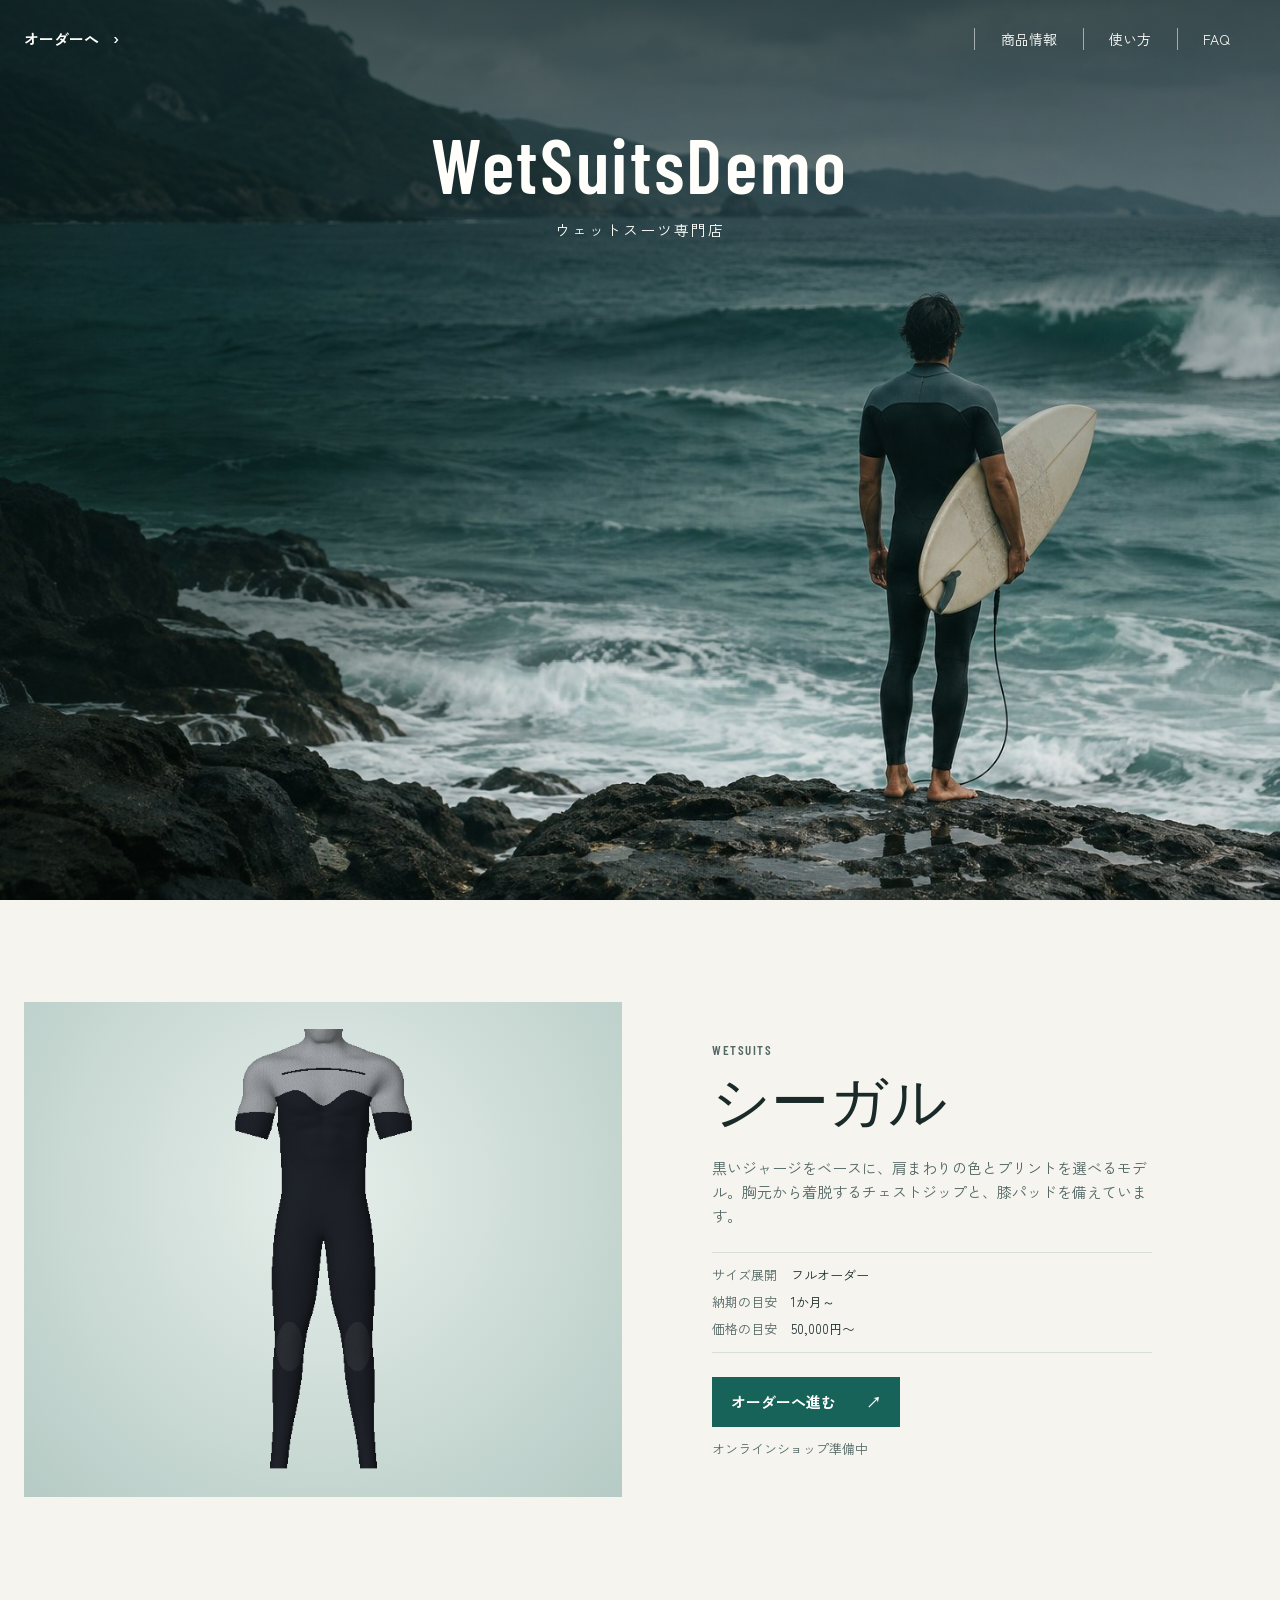
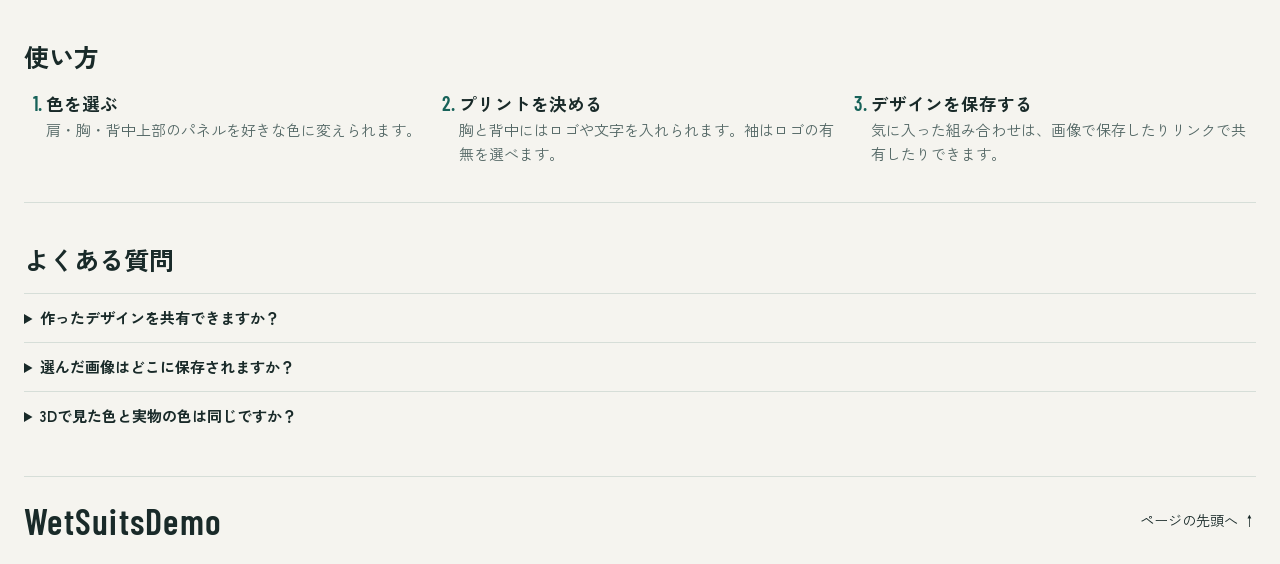
==== commit 2e6e2ccc: "Publish WetSuitsDemo build from eb26626" ====
--- a/index.html
+++ b/index.html
@@ -6,9 +6,9 @@
 <title>WetSuitsDemo | ウェットスーツ</title>
 <meta name="description" content="ウェットスーツの色とプリントを選び、3Dで仕上がりを確かめられます。">
 <link rel="stylesheet" href="https://fonts.googleapis.com/css2?family=Barlow+Condensed:wght@500;600&family=Zen+Kaku+Gothic+New:wght@400;500;700&display=swap">
-  <script type="module" crossorigin src="./assets/home-BnoGihmO.js"></script>
-  <link rel="modulepreload" crossorigin href="./assets/options-Dfz2t5EH.js">
-  <link rel="stylesheet" crossorigin href="./assets/options-BQbI5bsg.css">
+  <script type="module" crossorigin src="./assets/home-CO2UDJof.js"></script>
+  <link rel="modulepreload" crossorigin href="./assets/options-Bt-MD3N0.js">
+  <link rel="stylesheet" crossorigin href="./assets/options-Cmglh4ph.css">
 </head><body id="top">
 <header class="site-header home-header">
   <a class="header-cta" href="./order.html">オーダーへ <span aria-hidden="true">›</span></a>
@@ -17,6 +17,7 @@
 <main>
   <section class="hero" aria-labelledby="hero-title">
     <img class="hero-image" src="./images/coastal-wetsuit.jpg" alt="ウェットスーツを着て、波の打ち寄せる海を眺めるサーファー" fetchpriority="high">
+    <canvas class="hero-image hero-waves" aria-hidden="true"></canvas>
     <div class="hero-content">
       <h1 id="hero-title" class="wordmark">WetSuitsDemo</h1>
       <p>ウェットスーツ専門店</p>
@@ -31,7 +32,7 @@
       <p class="eyebrow">WETSUITS</p>
       <h2 id="product-title">シーガル</h2>
       <p>黒いジャージをベースに、肩まわりの色とプリントを選べるモデル。胸元から着脱するチェストジップと、膝パッドを備えています。</p>
-      <dl><dt>サイズ展開</dt><dd id="productSizes">未定</dd><dt>納期の目安</dt><dd id="productLeadTime">未定</dd><dt>価格の目安</dt><dd id="productPrice">未定</dd></dl>
+      <dl><dt>サイズ展開</dt><dd id="productSizes">フルオーダー</dd><dt>納期の目安</dt><dd id="productLeadTime">1か月～</dd><dt>価格の目安</dt><dd id="productPrice">未定</dd></dl>
       <a class="product-cta" href="./order.html">オーダーへ進む <span aria-hidden="true">↗</span></a>
       <div class="shop"><a id="shopLink" hidden>ショップを見る</a><span id="shopStatus">オンラインショップ準備中</span></div>
     </div>
--- a/assets/options-Cmglh4ph.css
+++ b/assets/options-Cmglh4ph.css
@@ -0,0 +1 @@
+body{margin:0}:root{--bg:#eef2f3;--panel:#f9fbfb;--fg:#172126;--muted:#5b6a72;--line:#d3dcdf;--accent:#0f6e80;--accent-fg:#ffffff;--stage-a:#f4f7f8;--stage-b:#c9d4d8;--font-body:"Zen Kaku Gothic New","Hiragino Kaku Gothic ProN","Yu Gothic",Meiryo,sans-serif;--font-label:"Barlow Condensed","Zen Kaku Gothic New","Arial Narrow",sans-serif}*{box-sizing:border-box}html,body{height:100%}body{background:var(--bg);color:var(--fg);font-family:var(--font-body);font-size:15px;line-height:1.6}.app{display:grid;grid-template-columns:minmax(0,1fr) 340px;height:100%;min-height:520px}.stage{position:relative;min-width:0;background:radial-gradient(ellipse at 50% 42%,var(--stage-a),var(--stage-b) 78%);overflow:hidden}.stage canvas{display:block;width:100%;height:100%;touch-action:none;cursor:grab}.stage canvas:active{cursor:grabbing}.hint{position:absolute;left:max(16px,env(safe-area-inset-left,0px));bottom:14px;font-size:12px;color:var(--muted);pointer-events:none}.views{position:absolute;right:max(16px,env(safe-area-inset-right,0px));bottom:12px;display:flex;gap:6px}.btn{font:inherit;font-size:13px;font-weight:500;color:var(--fg);background:var(--panel);border:1px solid var(--line);border-radius:6px;padding:6px 12px;cursor:pointer}.btn:hover{border-color:var(--accent)}.btn[aria-pressed=true]{background:var(--accent);color:var(--accent-fg);border-color:var(--accent)}:focus-visible{outline:2px solid var(--accent);outline-offset:2px}.rail{background:var(--panel);border-left:1px solid var(--line);padding-block:24px;padding-left:max(20px,env(safe-area-inset-left,0px));padding-right:max(20px,env(safe-area-inset-right,0px));display:flex;flex-direction:column;gap:22px;overflow-y:auto;min-width:0}h1{font-size:20px;font-weight:700;margin:0;line-height:1.3;text-wrap:balance}.eyebrow,.label{font-family:var(--font-label);font-weight:600;font-size:13px;letter-spacing:.12em;text-transform:uppercase;color:var(--muted);margin:0}.head{display:flex;flex-direction:column;gap:4px}.group{display:flex;flex-direction:column;gap:10px}.swatches{display:grid;grid-template-columns:repeat(4,1fr);gap:8px}.sw{appearance:none;border:1px solid var(--line);background:transparent;border-radius:8px;padding:6px 4px 5px;cursor:pointer;display:flex;flex-direction:column;align-items:center;gap:5px;font:inherit;font-size:11px;color:var(--muted);min-width:0}.sw i{display:block;width:34px;height:34px;border-radius:50%;border:1px solid var(--line)}.sw[aria-checked=true]{border-color:var(--accent);color:var(--fg);box-shadow:0 0 0 1px var(--accent)}.row{display:flex;align-items:center;justify-content:space-between;gap:12px;flex-wrap:wrap}.readout{font-family:var(--font-label);font-size:22px;font-weight:500;letter-spacing:.04em;font-variant-numeric:tabular-nums}.text{font:inherit;font-size:15px;color:var(--fg);background:var(--bg);border:1px solid var(--line);border-radius:6px;padding:8px 10px;width:100%}.seg{display:grid;grid-template-columns:repeat(3,1fr);border:1px solid var(--line);border-radius:8px;overflow:hidden}.print-modes{grid-template-columns:none;grid-auto-flow:column;grid-auto-columns:1fr}.segbtn[aria-selected=true]{background:var(--fg);color:var(--bg)}.segbtn{font:inherit;font-size:13px;font-weight:500;color:var(--muted);background:var(--panel);border:0;border-left:1px solid var(--line);padding:8px 4px;cursor:pointer;min-width:0}.segbtn:first-child{border-left:0}.segbtn[aria-checked=true]{background:var(--accent);color:var(--accent-fg)}.uprow{display:flex;align-items:center;gap:10px;flex-wrap:wrap}.uprow .btn{display:inline-block}.hint2{font-size:12px;color:var(--muted);min-width:0;overflow-wrap:anywhere}.vh{position:absolute;width:1px;height:1px;opacity:0;pointer-events:none}.sizerow{display:flex;align-items:center;gap:12px;font-size:13px;color:var(--muted)}.sizerow input{flex:1;accent-color:var(--accent)}input[type=color]{width:52px;height:34px;padding:2px;border:1px solid var(--line);border-radius:6px;background:var(--panel);cursor:pointer}dl{margin:0;display:grid;grid-template-columns:auto 1fr;gap:6px 14px;font-size:13px}dt{color:var(--muted)}dd{margin:0}.note{font-size:12px;color:var(--muted);border-top:1px solid var(--line);padding-top:14px;margin:0}[hidden]{display:none!important}.err{position:absolute;inset:0;display:grid;place-items:center;padding:24px;text-align:center;color:var(--muted)}@media(max-width:760px){.app{grid-template-columns:1fr;height:auto}.stage{height:62vh;min-height:360px}.rail{border-left:0;border-top:1px solid var(--line);overflow:visible}}.sw[aria-pressed=true]{border-color:var(--accent);color:var(--fg);box-shadow:0 0 0 1px var(--accent)}.segbtn[aria-pressed=true]{background:var(--accent);color:var(--accent-fg)}:root{--bg: #f5f4ef;--panel: #fffefa;--fg: #192a29;--muted: #536765;--line: #d6ded8;--accent: #176259;--stage-a: #e6eeea;--stage-b: #b6cbc5}@media(prefers-color-scheme:dark){:root{--bg: #121b1a;--panel: #1b2826;--fg: #eaf1ec;--muted: #b2c6be;--line: #384b46;--accent: #8cdbcd;--accent-fg: #0c2822;--stage-a: #405650;--stage-b: #243531;color-scheme:dark}}html,body{height:auto}a{color:inherit;text-decoration:none}a:hover{opacity:.75}.site-header,.site-footer{display:flex;align-items:center;justify-content:space-between;gap:12px;padding:15px max(24px,calc((100% - 1240px)/2));border-bottom:1px solid var(--line)}.site-header nav{display:flex;gap:clamp(12px,2.5vw,32px)}.site-header{display:grid;grid-template-columns:1fr auto 1fr;min-height:78px}.header-cta{justify-self:end;padding:8px 0 8px 14px;font-weight:700}.header-cta span,.product-cta span{margin-left:.65em}.site-header a,.site-footer a{text-decoration:none}.home-header{position:absolute;z-index:2;inset:0 0 auto;grid-template-columns:1fr auto;color:#fffefa;border:0}.home-header .header-cta{justify-self:start;padding-left:0}.home-header nav{gap:0}.home-header nav a{padding-inline:clamp(12px,2vw,26px);border-left:1px solid #fff8}.home-header a:focus-visible{outline-color:#fffefa}.order-header{grid-template-columns:1fr auto 1fr}.order-header .back-link{justify-self:start}.wordmark{font-family:var(--font-label);font-size:clamp(25px,3vw,36px);font-weight:600;letter-spacing:.035em}.site-header nav,.site-footer{font-size:14px}.page{max-width:1288px;padding:0 24px;margin:0 auto}.hero{position:relative;isolation:isolate;overflow:clip;min-height:100svh;background:#183336;color:#fffefa}.hero-image,.hero:after{position:absolute;inset:0;width:100%;height:100%}.hero-image{z-index:-2;object-fit:cover;object-position:62% 55%}.hero-waves{z-index:-1;pointer-events:none}@media(prefers-reduced-motion:reduce){.hero-waves{display:none}}.hero:after{z-index:-1;content:"";background:linear-gradient(180deg,#0d2023ba,#0d202333 44%,transparent 70%)}.hero-content{padding:clamp(96px,14vh,160px) 24px 0;text-align:center}.hero h1{font-size:clamp(38px,6vw,76px);line-height:1}.hero p{margin:16px 0 0;letter-spacing:.13em}.product-cta{display:inline-flex;align-items:center;justify-content:space-between;gap:20px;padding:13px 19px;font-weight:700}.order-page .page{padding-block:12px}.app{grid-template-columns:minmax(0,1fr) minmax(320px,388px);min-height:0;border:1px solid var(--line);border-radius:18px;overflow:clip}@media(width>760px){.order-page{display:grid;grid-template-rows:auto minmax(324px,1fr);height:100dvh}.order-page .page{width:100%;display:grid;grid-template-rows:minmax(0,1fr)}}.stage{display:grid;grid-template-rows:minmax(0,1fr) auto auto auto;min-height:0}.stage canvas{min-height:0}.order-price{grid-row:4;display:flex;justify-content:space-between;align-items:baseline;gap:12px;padding:9px 16px;border-top:1px solid var(--line);background:var(--panel);font-weight:700}.order-price output{font-size:clamp(22px,3vw,30px);font-variant-numeric:tabular-nums}.order-specs{display:grid;grid-template-columns:1fr 1fr;gap:10px}.order-specs label,.order-specs select{min-width:0}.stage-label{position:absolute;left:20px;top:18px;color:#28443c;font:600 13px var(--font-label);letter-spacing:.14em;pointer-events:none}.rail{padding:22px;gap:18px;min-height:0;overflow-y:auto}.rail>*{flex-shrink:0}.rail h2{margin:0;font-size:22px}.rail .label{letter-spacing:.025em}.sw{padding:7px 2px}.sw{font-size:12px}.sw i{width:30px;height:30px}.views{position:static;padding:0 14px 6px;flex-wrap:wrap}.hint{position:static;padding:0 14px 10px;color:#28443c}.stage-label,.hint{text-shadow:0 0 12px var(--stage-a)}.stage canvas:focus-visible{outline-offset:-4px}@media(prefers-color-scheme:dark){.stage-label,.hint{color:#d5e9e0}}.btn{min-height:38px}.btn:disabled{opacity:.54;cursor:default}.primary{background:var(--accent);border-color:var(--accent);color:var(--accent-fg);text-decoration:none}.actions{display:grid;grid-template-columns:repeat(2,minmax(0,1fr));gap:8px}.actions>:not(button){grid-column:1 / -1}.actions>.order-pdf{grid-column:1 / -1}#actionStatus{font-size:12px;margin:0}#actionStatus:empty{display:none}.uprow input{max-width:100%}.err{display:flex;flex-direction:column;justify-content:center;align-items:center;gap:8px}.err img{max-height:min(430px,75%);width:auto;max-width:90%;object-fit:contain}.err p{margin:0;font-size:13px}.unavailable .views,.unavailable .hint{display:none}.unavailable .err{position:relative;grid-row:1;min-height:0}.info{padding:36px 0;border-bottom:1px solid var(--line)}.info h2{margin:0 0 14px;font-size:25px}.info h3,.info p{margin:0}.info p{color:var(--muted)}.steps{display:grid;grid-template-columns:repeat(3,1fr);gap:28px;margin:0;padding-left:22px}.steps li::marker{font:600 20px var(--font-label);color:var(--accent)}.product{display:grid;grid-template-columns:1.1fr 1fr;align-items:center;gap:clamp(28px,7vw,96px);margin:clamp(46px,8vw,110px) 0}.product-photo{display:grid;place-items:center;min-height:480px;background:radial-gradient(ellipse at 50% 38%,var(--stage-a),var(--stage-b))}.product-photo img{width:auto;height:clamp(350px,40vw,495px);max-width:100%;object-fit:contain}.product-copy{max-width:440px}.product-copy h2{margin:6px 0 18px;font-family:Yu Mincho,Hiragino Mincho ProN,serif;font-size:clamp(30px,4.5vw,58px);font-weight:500;line-height:1.24}.product-copy>p:not(.eyebrow){margin:0 0 24px;color:var(--muted)}.product-copy dl{margin-bottom:24px;padding:12px 0;border-block:1px solid var(--line)}.product-cta{color:var(--accent-fg);background:var(--accent)}.product-cta:hover{filter:brightness(.9)}.shop{margin-top:12px;color:var(--muted);font-size:13px}details{padding:12px 0;border-top:1px solid var(--line)}details summary{cursor:pointer;font-weight:700}details p{padding-top:8px}.site-footer{border-bottom:0}@media(max-width:760px){.site-header,.site-footer{padding-inline:16px}.page{padding-inline:12px}.site-header{grid-template-columns:1fr auto;gap:6px 12px}.site-header nav{grid-column:1 / -1;grid-row:2;gap:20px}.home-header{min-height:0;grid-template-columns:auto 1fr}.home-header nav{grid-column:2;grid-row:1;justify-self:end;gap:0}.home-header nav a{padding-inline:8px}.home-header .header-cta{padding:4px 0}.order-header{grid-template-columns:1fr auto;min-height:56px}.hero-image{object-position:63% 48%}.hero-content{padding-top:104px}.product-photo{min-height:0}.product-copy{padding-inline:6px}.app{grid-template-columns:1fr;height:auto}.stage{height:clamp(245px,47svh,390px)}.rail{padding:16px;overflow:visible}.steps,.product{grid-template-columns:1fr;gap:16px}.info{padding:28px 4px}}
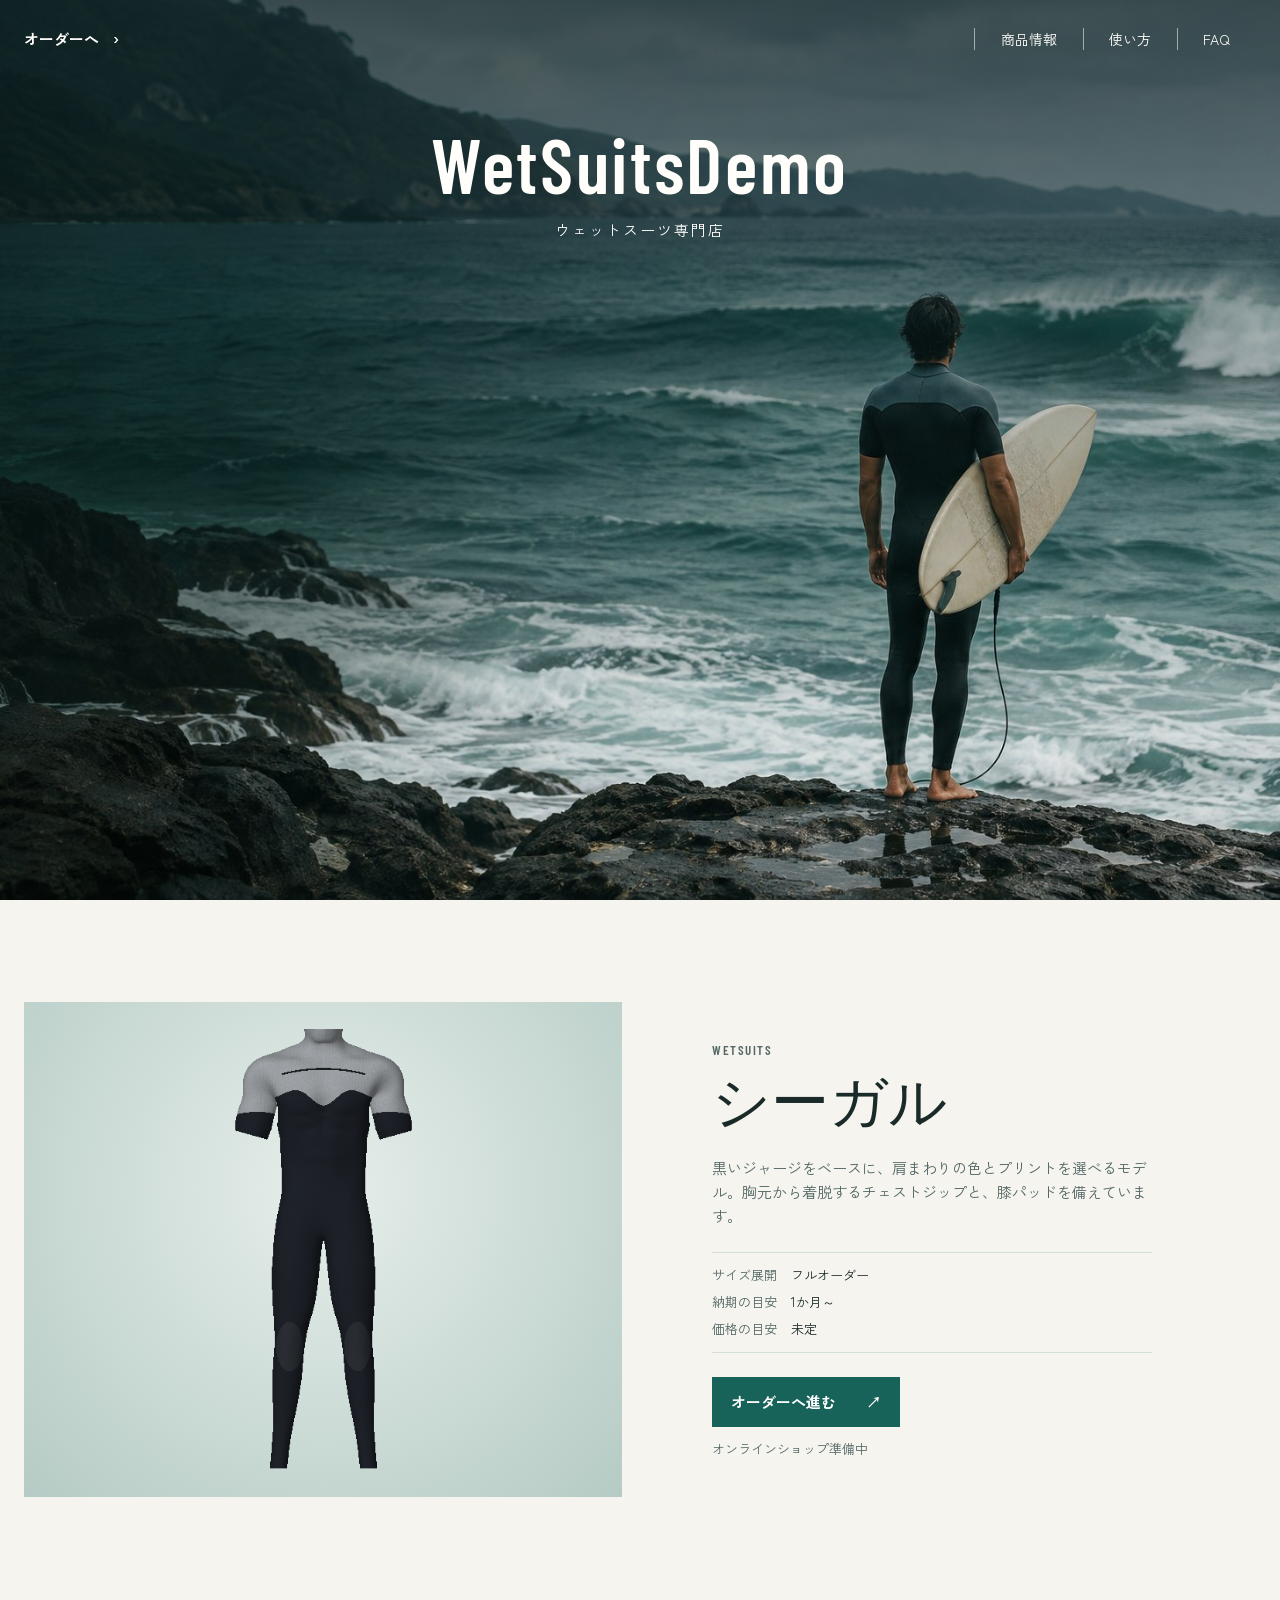
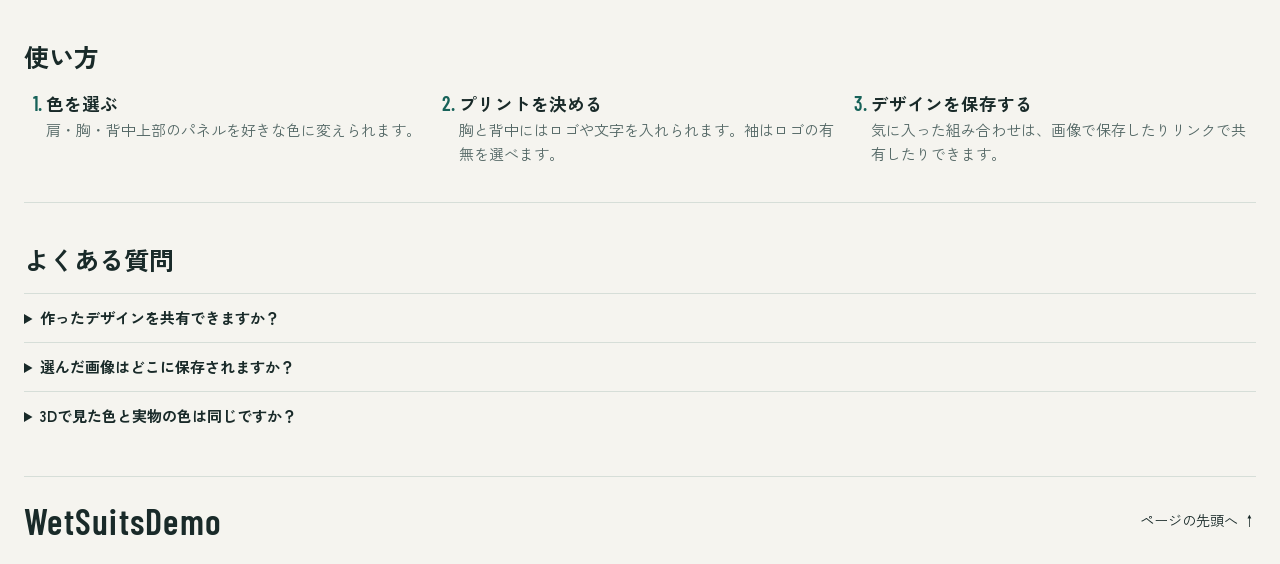
==== commit 1b3ebe76: "Publish WetSuitsDemo build from 5497881" ====
--- a/index.html
+++ b/index.html
@@ -6,9 +6,10 @@
 <title>WetSuitsDemo | ウェットスーツ</title>
 <meta name="description" content="ウェットスーツの色とプリントを選び、3Dで仕上がりを確かめられます。">
 <link rel="stylesheet" href="https://fonts.googleapis.com/css2?family=Barlow+Condensed:wght@500;600&family=Zen+Kaku+Gothic+New:wght@400;500;700&display=swap">
-  <script type="module" crossorigin src="./assets/home-CO2UDJof.js"></script>
-  <link rel="modulepreload" crossorigin href="./assets/options-Bt-MD3N0.js">
-  <link rel="stylesheet" crossorigin href="./assets/options-Cmglh4ph.css">
+  <script type="module" crossorigin src="./assets/home-Dj9o4Y0t.js"></script>
+  <link rel="modulepreload" crossorigin href="./assets/modulepreload-polyfill-B5Qt9EMX.js">
+  <link rel="modulepreload" crossorigin href="./assets/options-CGbl6aLS.js">
+  <link rel="stylesheet" crossorigin href="./assets/options-BhHcvij1.css">
 </head><body id="top">
 <header class="site-header home-header">
   <a class="header-cta" href="./order.html">オーダーへ <span aria-hidden="true">›</span></a>
--- a/assets/options-BhHcvij1.css
+++ b/assets/options-BhHcvij1.css
@@ -0,0 +1 @@
+body{margin:0}:root{--bg:#eef2f3;--panel:#f9fbfb;--fg:#172126;--muted:#5b6a72;--line:#d3dcdf;--accent:#0f6e80;--accent-fg:#ffffff;--stage-a:#f4f7f8;--stage-b:#c9d4d8;--font-body:"Zen Kaku Gothic New","Hiragino Kaku Gothic ProN","Yu Gothic",Meiryo,sans-serif;--font-label:"Barlow Condensed","Zen Kaku Gothic New","Arial Narrow",sans-serif}*{box-sizing:border-box}html,body{height:100%}body{background:var(--bg);color:var(--fg);font-family:var(--font-body);font-size:15px;line-height:1.6}.app{display:grid;grid-template-columns:minmax(0,1fr) 340px;height:100%;min-height:520px}.stage{position:relative;min-width:0;background:radial-gradient(ellipse at 50% 42%,var(--stage-a),var(--stage-b) 78%);overflow:hidden}.stage canvas{display:block;width:100%;height:100%;touch-action:none;cursor:grab}.stage canvas:active{cursor:grabbing}.hint{position:absolute;left:max(16px,env(safe-area-inset-left,0px));bottom:14px;font-size:12px;color:var(--muted);pointer-events:none}.views{position:absolute;right:max(16px,env(safe-area-inset-right,0px));bottom:12px;display:flex;gap:6px}.btn{font:inherit;font-size:13px;font-weight:500;color:var(--fg);background:var(--panel);border:1px solid var(--line);border-radius:6px;padding:6px 12px;cursor:pointer}.btn:hover{border-color:var(--accent)}.btn[aria-pressed=true]{background:var(--accent);color:var(--accent-fg);border-color:var(--accent)}:focus-visible{outline:2px solid var(--accent);outline-offset:2px}.rail{background:var(--panel);border-left:1px solid var(--line);padding-block:24px;padding-left:max(20px,env(safe-area-inset-left,0px));padding-right:max(20px,env(safe-area-inset-right,0px));display:flex;flex-direction:column;gap:22px;overflow-y:auto;min-width:0}h1{font-size:20px;font-weight:700;margin:0;line-height:1.3;text-wrap:balance}.eyebrow,.label{font-family:var(--font-label);font-weight:600;font-size:13px;letter-spacing:.12em;text-transform:uppercase;color:var(--muted);margin:0}.head{display:flex;flex-direction:column;gap:4px}.group{display:flex;flex-direction:column;gap:10px}.swatches{display:grid;grid-template-columns:repeat(4,1fr);gap:8px}.sw{appearance:none;border:1px solid var(--line);background:transparent;border-radius:8px;padding:6px 4px 5px;cursor:pointer;display:flex;flex-direction:column;align-items:center;gap:5px;font:inherit;font-size:11px;color:var(--muted);min-width:0}.sw i{display:block;width:34px;height:34px;border-radius:50%;border:1px solid var(--line)}.sw[aria-checked=true]{border-color:var(--accent);color:var(--fg);box-shadow:0 0 0 1px var(--accent)}.row{display:flex;align-items:center;justify-content:space-between;gap:12px;flex-wrap:wrap}.readout{font-family:var(--font-label);font-size:22px;font-weight:500;letter-spacing:.04em;font-variant-numeric:tabular-nums}.text{font:inherit;font-size:15px;color:var(--fg);background:var(--bg);border:1px solid var(--line);border-radius:6px;padding:8px 10px;width:100%}.seg{display:grid;grid-template-columns:repeat(3,1fr);border:1px solid var(--line);border-radius:8px;overflow:hidden}.print-modes{grid-template-columns:none;grid-auto-flow:column;grid-auto-columns:1fr}.segbtn[aria-selected=true]{background:var(--fg);color:var(--bg)}.segbtn{font:inherit;font-size:13px;font-weight:500;color:var(--muted);background:var(--panel);border:0;border-left:1px solid var(--line);padding:8px 4px;cursor:pointer;min-width:0}.segbtn:first-child{border-left:0}.segbtn[aria-checked=true]{background:var(--accent);color:var(--accent-fg)}.uprow{display:flex;align-items:center;gap:10px;flex-wrap:wrap}.uprow .btn{display:inline-block}.hint2{font-size:12px;color:var(--muted);min-width:0;overflow-wrap:anywhere}.vh{position:absolute;width:1px;height:1px;opacity:0;pointer-events:none}.sizerow{display:flex;align-items:center;gap:12px;font-size:13px;color:var(--muted)}.sizerow input{flex:1;accent-color:var(--accent)}input[type=color]{width:52px;height:34px;padding:2px;border:1px solid var(--line);border-radius:6px;background:var(--panel);cursor:pointer}dl{margin:0;display:grid;grid-template-columns:auto 1fr;gap:6px 14px;font-size:13px}dt{color:var(--muted)}dd{margin:0}.note{font-size:12px;color:var(--muted);border-top:1px solid var(--line);padding-top:14px;margin:0}[hidden]{display:none!important}.err{position:absolute;inset:0;display:grid;place-items:center;padding:24px;text-align:center;color:var(--muted)}@media(max-width:760px){.app{grid-template-columns:1fr;height:auto}.stage{height:62vh;min-height:360px}.rail{border-left:0;border-top:1px solid var(--line);overflow:visible}}.sw[aria-pressed=true]{border-color:var(--accent);color:var(--fg);box-shadow:0 0 0 1px var(--accent)}.segbtn[aria-pressed=true]{background:var(--accent);color:var(--accent-fg)}:root{--bg: #f5f4ef;--panel: #fffefa;--fg: #192a29;--muted: #536765;--line: #d6ded8;--accent: #176259;--stage-a: #e6eeea;--stage-b: #b6cbc5}@media(prefers-color-scheme:dark){:root{--bg: #121b1a;--panel: #1b2826;--fg: #eaf1ec;--muted: #b2c6be;--line: #384b46;--accent: #8cdbcd;--accent-fg: #0c2822;--stage-a: #405650;--stage-b: #243531;color-scheme:dark}}html,body{height:auto}a{color:inherit;text-decoration:none}a:hover{opacity:.75}.site-header,.site-footer{display:flex;align-items:center;justify-content:space-between;gap:12px;padding:15px max(24px,calc((100% - 1240px)/2));border-bottom:1px solid var(--line)}.site-header nav{display:flex;gap:clamp(12px,2.5vw,32px)}.site-header{display:grid;grid-template-columns:1fr auto 1fr;min-height:78px}.header-cta{justify-self:end;padding:8px 0 8px 14px;font-weight:700}.header-cta span,.product-cta span{margin-left:.65em}.site-header a,.site-footer a{text-decoration:none}.home-header{position:absolute;z-index:2;inset:0 0 auto;grid-template-columns:1fr auto;color:#fffefa;border:0}.home-header .header-cta{justify-self:start;padding-left:0}.home-header nav{gap:0}.home-header nav a{padding-inline:clamp(12px,2vw,26px);border-left:1px solid #fff8}.home-header a:focus-visible{outline-color:#fffefa}.order-header{grid-template-columns:1fr auto 1fr}.order-header .back-link{justify-self:start}.wordmark{font-family:var(--font-label);font-size:clamp(25px,3vw,36px);font-weight:600;letter-spacing:.035em}.site-header nav,.site-footer{font-size:14px}.page{max-width:1288px;padding:0 24px;margin:0 auto}.hero{position:relative;isolation:isolate;overflow:clip;min-height:100svh;background:#183336;color:#fffefa}.hero-image,.hero:after{position:absolute;inset:0;width:100%;height:100%}.hero-image{z-index:-2;object-fit:cover;object-position:62% 55%}.hero-waves{z-index:-1;pointer-events:none}@media(prefers-reduced-motion:reduce){.hero-waves{display:none}}.hero:after{z-index:-1;content:"";background:linear-gradient(180deg,#0d2023ba,#0d202333 44%,transparent 70%)}.hero-content{padding:clamp(96px,14vh,160px) 24px 0;text-align:center}.hero h1{font-size:clamp(38px,6vw,76px);line-height:1}.hero p{margin:16px 0 0;letter-spacing:.13em}.product-cta{display:inline-flex;align-items:center;justify-content:space-between;gap:20px;padding:13px 19px;font-weight:700}.order-page .page{padding-block:12px}.app{grid-template-columns:minmax(0,1fr) minmax(320px,388px);min-height:0;border:1px solid var(--line);border-radius:18px;overflow:clip}@media(width>760px){.order-page{display:grid;grid-template-rows:auto minmax(324px,1fr);height:100dvh}.order-page .page{width:100%;display:grid;grid-template-rows:minmax(0,1fr)}}.stage{display:grid;grid-template-rows:minmax(0,1fr) auto auto auto;min-height:0}.stage canvas{min-height:0}.order-price{grid-row:4;display:flex;justify-content:space-between;align-items:baseline;gap:12px;padding:9px 16px;border-top:1px solid var(--line);background:var(--panel);font-weight:700}.order-price output{font-size:clamp(22px,3vw,30px);font-variant-numeric:tabular-nums}.order-specs{display:grid;grid-template-columns:1fr 1fr;gap:10px}.order-specs label,.order-specs select{min-width:0}.stage-label{position:absolute;left:20px;top:18px;color:#28443c;font:600 13px var(--font-label);letter-spacing:.14em;pointer-events:none}.rail{padding:22px;gap:18px;min-height:0;overflow-y:auto}.rail>*{flex-shrink:0}.rail h2{margin:0;font-size:22px}.rail .label{letter-spacing:.025em}.sw{padding:7px 2px}.sw{font-size:12px}.sw i{width:30px;height:30px}.views{position:static;padding:0 14px 6px;flex-wrap:wrap}.hint{position:static;padding:0 14px 10px;color:#28443c}.stage-label,.hint{text-shadow:0 0 12px var(--stage-a)}.stage canvas:focus-visible{outline-offset:-4px}@media(prefers-color-scheme:dark){.stage-label,.hint{color:#d5e9e0}}.btn{min-height:38px}.btn:disabled{opacity:.54;cursor:default}.primary{background:var(--accent);border-color:var(--accent);color:var(--accent-fg);text-decoration:none}.actions{display:grid;grid-template-columns:repeat(2,minmax(0,1fr));gap:8px}.actions>:not(button){grid-column:1 / -1}.actions>.order-pdf{grid-column:1 / -1}.preview-2d-link{display:grid;place-items:center;text-decoration:none}#actionStatus{font-size:12px;margin:0}#actionStatus:empty{display:none}.uprow input{max-width:100%}.err{display:flex;flex-direction:column;justify-content:center;align-items:center;gap:8px}.err img{max-height:min(430px,75%);width:auto;max-width:90%;object-fit:contain}.err p{margin:0;font-size:13px}.unavailable .views,.unavailable .hint{display:none}.unavailable .err{position:relative;grid-row:1;min-height:0}.info{padding:36px 0;border-bottom:1px solid var(--line)}.info h2{margin:0 0 14px;font-size:25px}.info h3,.info p{margin:0}.info p{color:var(--muted)}.steps{display:grid;grid-template-columns:repeat(3,1fr);gap:28px;margin:0;padding-left:22px}.steps li::marker{font:600 20px var(--font-label);color:var(--accent)}.product{display:grid;grid-template-columns:1.1fr 1fr;align-items:center;gap:clamp(28px,7vw,96px);margin:clamp(46px,8vw,110px) 0}.product-photo{display:grid;place-items:center;min-height:480px;background:radial-gradient(ellipse at 50% 38%,var(--stage-a),var(--stage-b))}.product-photo img{width:auto;height:clamp(350px,40vw,495px);max-width:100%;object-fit:contain}.product-copy{max-width:440px}.product-copy h2{margin:6px 0 18px;font-family:Yu Mincho,Hiragino Mincho ProN,serif;font-size:clamp(30px,4.5vw,58px);font-weight:500;line-height:1.24}.product-copy>p:not(.eyebrow){margin:0 0 24px;color:var(--muted)}.product-copy dl{margin-bottom:24px;padding:12px 0;border-block:1px solid var(--line)}.product-cta{color:var(--accent-fg);background:var(--accent)}.product-cta:hover{filter:brightness(.9)}.shop{margin-top:12px;color:var(--muted);font-size:13px}details{padding:12px 0;border-top:1px solid var(--line)}details summary{cursor:pointer;font-weight:700}details p{padding-top:8px}.site-footer{border-bottom:0}@media(max-width:760px){.site-header,.site-footer{padding-inline:16px}.page{padding-inline:12px}.site-header{grid-template-columns:1fr auto;gap:6px 12px}.site-header nav{grid-column:1 / -1;grid-row:2;gap:20px}.home-header{min-height:0;grid-template-columns:auto 1fr}.home-header nav{grid-column:2;grid-row:1;justify-self:end;gap:0}.home-header nav a{padding-inline:8px}.home-header .header-cta{padding:4px 0}.order-header{grid-template-columns:1fr auto;min-height:56px}.hero-image{object-position:63% 48%}.hero-content{padding-top:104px}.product-photo{min-height:0}.product-copy{padding-inline:6px}.app{grid-template-columns:1fr;height:auto}.stage{height:clamp(245px,47svh,390px)}.rail{padding:16px;overflow:visible}.steps,.product{grid-template-columns:1fr;gap:16px}.info{padding:28px 4px}}
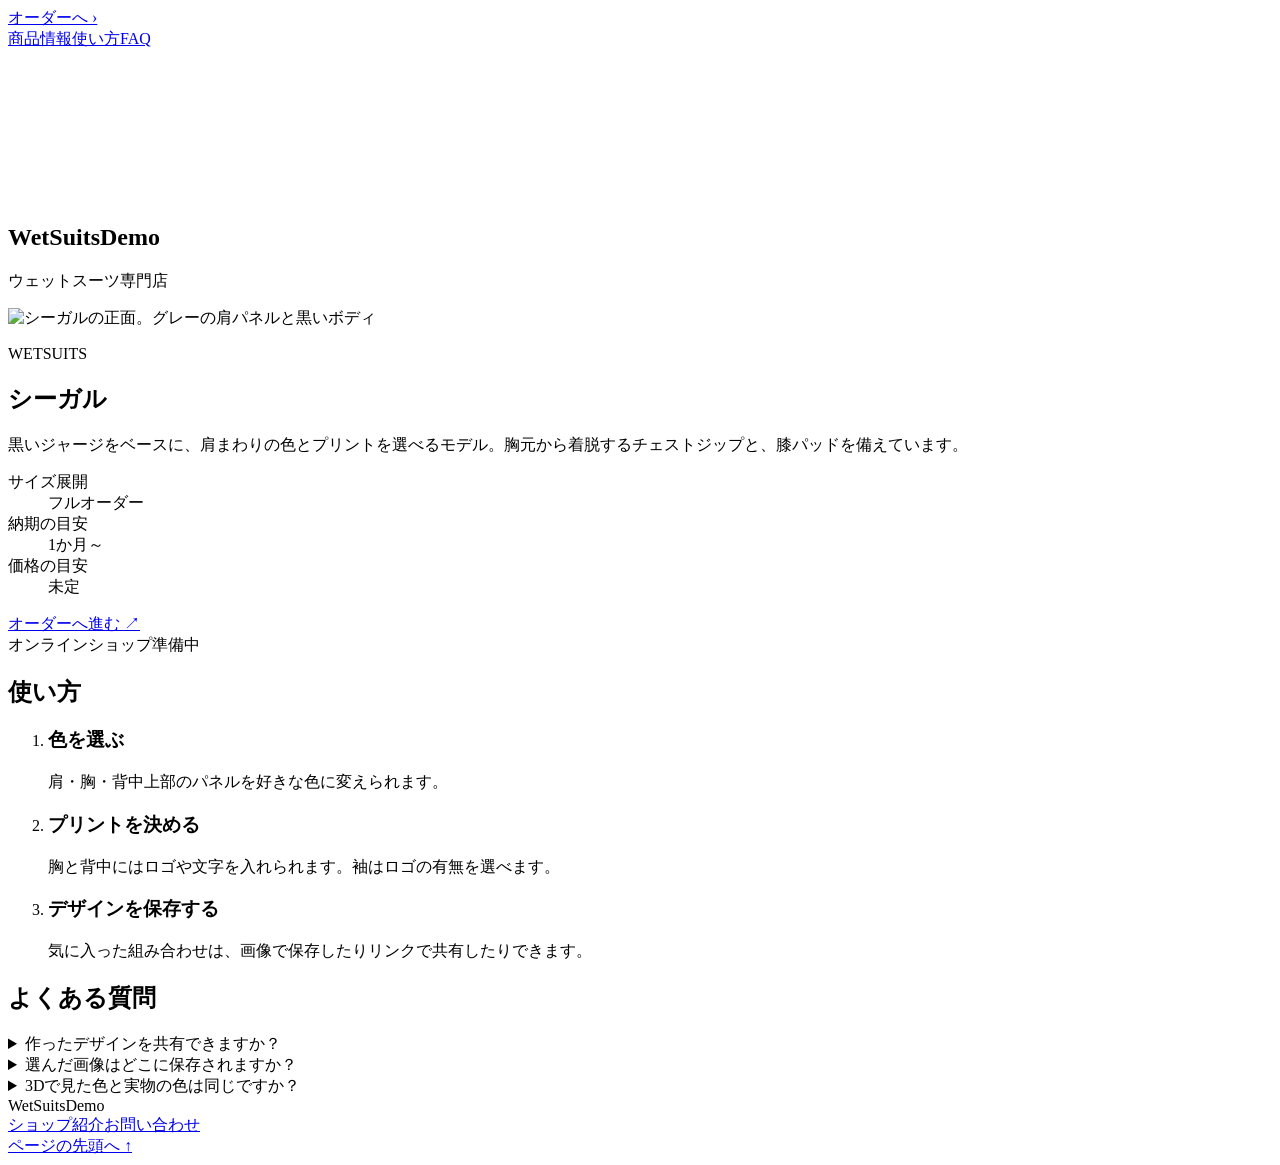
==== commit 511a64eb: "Publish WetSuitsDemo build from e6f16f5" ====
--- a/index.html
+++ b/index.html
@@ -1,61 +1 @@
-<!doctype html>
-<html lang="ja">
-<head>
-<meta charset="utf-8">
-<meta name="viewport" content="width=device-width,initial-scale=1">
-<title>WetSuitsDemo | ウェットスーツ</title>
-<meta name="description" content="ウェットスーツの色とプリントを選び、3Dで仕上がりを確かめられます。">
-<link rel="stylesheet" href="https://fonts.googleapis.com/css2?family=Barlow+Condensed:wght@500;600&family=Zen+Kaku+Gothic+New:wght@400;500;700&display=swap">
-  <script type="module" crossorigin src="./assets/home-Dj9o4Y0t.js"></script>
-  <link rel="modulepreload" crossorigin href="./assets/modulepreload-polyfill-B5Qt9EMX.js">
-  <link rel="modulepreload" crossorigin href="./assets/options-CGbl6aLS.js">
-  <link rel="stylesheet" crossorigin href="./assets/options-BhHcvij1.css">
-</head><body id="top">
-<header class="site-header home-header">
-  <a class="header-cta" href="./order.html">オーダーへ <span aria-hidden="true">›</span></a>
-  <nav aria-label="ページ内メニュー"><a href="#details">商品情報</a><a href="#guide">使い方</a><a href="#faq">FAQ</a></nav>
-</header>
-<main>
-  <section class="hero" aria-labelledby="hero-title">
-    <img class="hero-image" src="./images/coastal-wetsuit.jpg" alt="ウェットスーツを着て、波の打ち寄せる海を眺めるサーファー" fetchpriority="high">
-    <canvas class="hero-image hero-waves" aria-hidden="true"></canvas>
-    <div class="hero-content">
-      <h1 id="hero-title" class="wordmark">WetSuitsDemo</h1>
-      <p>ウェットスーツ専門店</p>
-    </div>
-  </section>
-  <div class="page">
-  <section class="product" id="details" aria-labelledby="product-title">
-    <div class="product-photo">
-      <img src="./models/suit-front.png" alt="シーガルの正面。グレーの肩パネルと黒いボディ" width="420" height="640" loading="lazy">
-    </div>
-    <div class="product-copy">
-      <p class="eyebrow">WETSUITS</p>
-      <h2 id="product-title">シーガル</h2>
-      <p>黒いジャージをベースに、肩まわりの色とプリントを選べるモデル。胸元から着脱するチェストジップと、膝パッドを備えています。</p>
-      <dl><dt>サイズ展開</dt><dd id="productSizes">フルオーダー</dd><dt>納期の目安</dt><dd id="productLeadTime">1か月～</dd><dt>価格の目安</dt><dd id="productPrice">未定</dd></dl>
-      <a class="product-cta" href="./order.html">オーダーへ進む <span aria-hidden="true">↗</span></a>
-      <div class="shop"><a id="shopLink" hidden>ショップを見る</a><span id="shopStatus">オンラインショップ準備中</span></div>
-    </div>
-  </section>
-
-
-
-  <section class="info" id="guide">
-    <h2>使い方</h2>
-    <ol class="steps">
-      <li><h3>色を選ぶ</h3><p>肩・胸・背中上部のパネルを好きな色に変えられます。</p></li>
-      <li><h3>プリントを決める</h3><p>胸と背中にはロゴや文字を入れられます。袖はロゴの有無を選べます。</p></li>
-      <li><h3>デザインを保存する</h3><p>気に入った組み合わせは、画像で保存したりリンクで共有したりできます。</p></li>
-    </ol>
-  </section>
-  <section class="info" id="faq">
-    <h2>よくある質問</h2>
-    <details><summary>作ったデザインを共有できますか？</summary><p>「共有リンクをコピー」で、色とプリント設定を共有できます。選んだ画像を含めて見せたいときは「プレビュー画像を保存」を使ってください。</p></details>
-    <details><summary>選んだ画像はどこに保存されますか？</summary><p>PNG と JPEG はブラウザ内で表示します。共有リンクを開き直したときは、画像をもう一度選んでください。</p></details>
-    <details><summary>3Dで見た色と実物の色は同じですか？</summary><p>見え方は画面や照明によって変わります。プレビューは配色の組み合わせの確認にお使いください。</p></details>
-  </section>
-  </div>
-</main>
-<footer class="site-footer"><span class="wordmark">WetSuitsDemo</span><a href="#top">ページの先頭へ ↑</a></footer>
-</body></html>
+<!DOCTYPE html><html  lang="ja"><head><meta charset="utf-8"><meta name="viewport" content="width=device-width, initial-scale=1"><title>WetSuitsDemo | ウェットスーツ</title><script type="importmap">{"imports":{"#entry":"/test-demo/_nuxt/59MvW_5c.js"}}</script><link rel="stylesheet" href="https://fonts.googleapis.com/css2?family=Barlow+Condensed:wght@500;600&family=Zen+Kaku+Gothic+New:wght@400;500;700&display=swap"><link rel="stylesheet" href="/test-demo/_nuxt/entry.CfbcJPRN.css" crossorigin><style>.hero-poster[data-v-e6f5c15c],.hero-video[data-v-e6f5c15c]{-o-object-position:center;object-position:center}.hero-video[data-v-e6f5c15c]{opacity:0;pointer-events:none}.hero-video-visible[data-v-e6f5c15c]{opacity:1}.hero-video-control[data-v-e6f5c15c]{color:#fff;font:inherit;cursor:pointer;background:#102222cc;border:1px solid #fff8;border-radius:8px;padding:8px 12px;font-size:13px;position:absolute;bottom:20px;right:20px}</style><link rel="modulepreload" as="script" crossorigin href="/test-demo/_nuxt/59MvW_5c.js"><link rel="modulepreload" as="script" crossorigin href="/test-demo/_nuxt/Dv-u_-CJ.js"><link rel="modulepreload" as="script" crossorigin href="/test-demo/_nuxt/bvpGNqNg.js"><link rel="modulepreload" as="script" crossorigin href="/test-demo/_nuxt/xhwpEhie.js"><script type="module" src="/test-demo/_nuxt/59MvW_5c.js" crossorigin></script><link rel="prefetch" as="script" crossorigin href="/test-demo/_nuxt/B6IsCLl_.js"><link rel="prefetch" as="style" crossorigin href="/test-demo/_nuxt/error-404.O0KlDyE_.css"><link rel="prefetch" as="script" crossorigin href="/test-demo/_nuxt/CM7Ce33b.js"><link rel="prefetch" as="style" crossorigin href="/test-demo/_nuxt/error-500.CUoR8tSo.css"><link rel="prefetch" as="script" crossorigin href="/test-demo/_nuxt/CeYbfhhK.js"><link rel="prefetch" as="script" crossorigin href="/test-demo/_nuxt/Ck2RPDGa.js"><link rel="prefetch" as="script" crossorigin href="/test-demo/_nuxt/CuhRm9D_.js"><meta name="description" content="ウェットスーツの色とプリントを選び、3Dで仕上がりを確かめられます。"></head><body  id="top"><div id="__nuxt"><!--[--><div></div><div><header class="site-header home-header"><a class="header-cta" href="/test-demo/order.html">オーダーへ <span aria-hidden="true">›</span></a><nav aria-label="ページ内メニュー"><a href="#details">商品情報</a><a href="#guide">使い方</a><a href="#faq">FAQ</a></nav></header><main><section class="hero" aria-labelledby="hero-title"><!--[--><img class="hero-image hero-poster" src="/test-demo/images/top-video-poster.webp" alt="" fetchpriority="high" data-v-e6f5c15c><video class="hero-image hero-video" muted loop playsinline preload="none" aria-hidden="true" data-v-e6f5c15c></video><!----><!--]--><div class="hero-content"><h1 id="hero-title" class="wordmark">WetSuitsDemo</h1><p>ウェットスーツ専門店</p></div></section><div class="page"><section class="product" id="details" aria-labelledby="product-title"><div class="product-photo"><img src="/test-demo/models/suit-front.png" alt="シーガルの正面。グレーの肩パネルと黒いボディ" width="420" height="640" loading="lazy"></div><div class="product-copy"><p class="eyebrow">WETSUITS</p><h2 id="product-title">シーガル</h2><p>黒いジャージをベースに、肩まわりの色とプリントを選べるモデル。胸元から着脱するチェストジップと、膝パッドを備えています。</p><dl><dt>サイズ展開</dt><dd id="productSizes">フルオーダー</dd><dt>納期の目安</dt><dd id="productLeadTime">1か月～</dd><dt>価格の目安</dt><dd id="productPrice">未定</dd></dl><a class="product-cta" href="/test-demo/order.html">オーダーへ進む <span aria-hidden="true">↗</span></a><div class="shop"><a id="shopLink" hidden>ショップを見る</a><span id="shopStatus">オンラインショップ準備中</span></div></div></section><section class="info" id="guide"><h2>使い方</h2><ol class="steps"><li><h3>色を選ぶ</h3><p>肩・胸・背中上部のパネルを好きな色に変えられます。</p></li><li><h3>プリントを決める</h3><p>胸と背中にはロゴや文字を入れられます。袖はロゴの有無を選べます。</p></li><li><h3>デザインを保存する</h3><p>気に入った組み合わせは、画像で保存したりリンクで共有したりできます。</p></li></ol></section><section class="info" id="faq"><h2>よくある質問</h2><details><summary>作ったデザインを共有できますか？</summary><p>「共有リンクをコピー」で、色とプリント設定を共有できます。選んだ画像を含めて見せたいときは「プレビュー画像を保存」を使ってください。</p></details><details><summary>選んだ画像はどこに保存されますか？</summary><p>PNG と JPEG はブラウザ内で表示します。共有リンクを開き直したときは、画像をもう一度選んでください。</p></details><details><summary>3Dで見た色と実物の色は同じですか？</summary><p>見え方は画面や照明によって変わります。プレビューは配色の組み合わせの確認にお使いください。</p></details></section></div></main><footer class="site-footer"><span class="wordmark">WetSuitsDemo</span><nav class="footer-links" aria-label="ショップ情報"><a href="/test-demo/about/">ショップ紹介</a><a href="/test-demo/contact/">お問い合わせ</a></nav><a href="#top">ページの先頭へ ↑</a></footer></div><!--]--></div><div id="teleports"></div><script>window.__NUXT__={};window.__NUXT__.config={public:{contactEmail:"",firebaseApiKey:"",firebaseAuthDomain:"",firebaseProjectId:"",firebaseAppId:""},app:{baseURL:"/test-demo/",buildId:"995e5bb8-ea54-4a10-b6a6-adfa568f05e8",buildAssetsDir:"/_nuxt/",cdnURL:""}}</script><script type="application/json" data-nuxt-data="nuxt-app" data-ssr="true" id="__NUXT_DATA__">[["ShallowReactive",1],{"prerenderedAt":2,"data":3,"state":5,"once":7,"_errors":8,"serverRendered":10,"path":11},1794474655511,["ShallowReactive",4],{},["Reactive",6],{},["Set"],["ShallowReactive",9],{},true,"\u002F"]</script></body></html>
